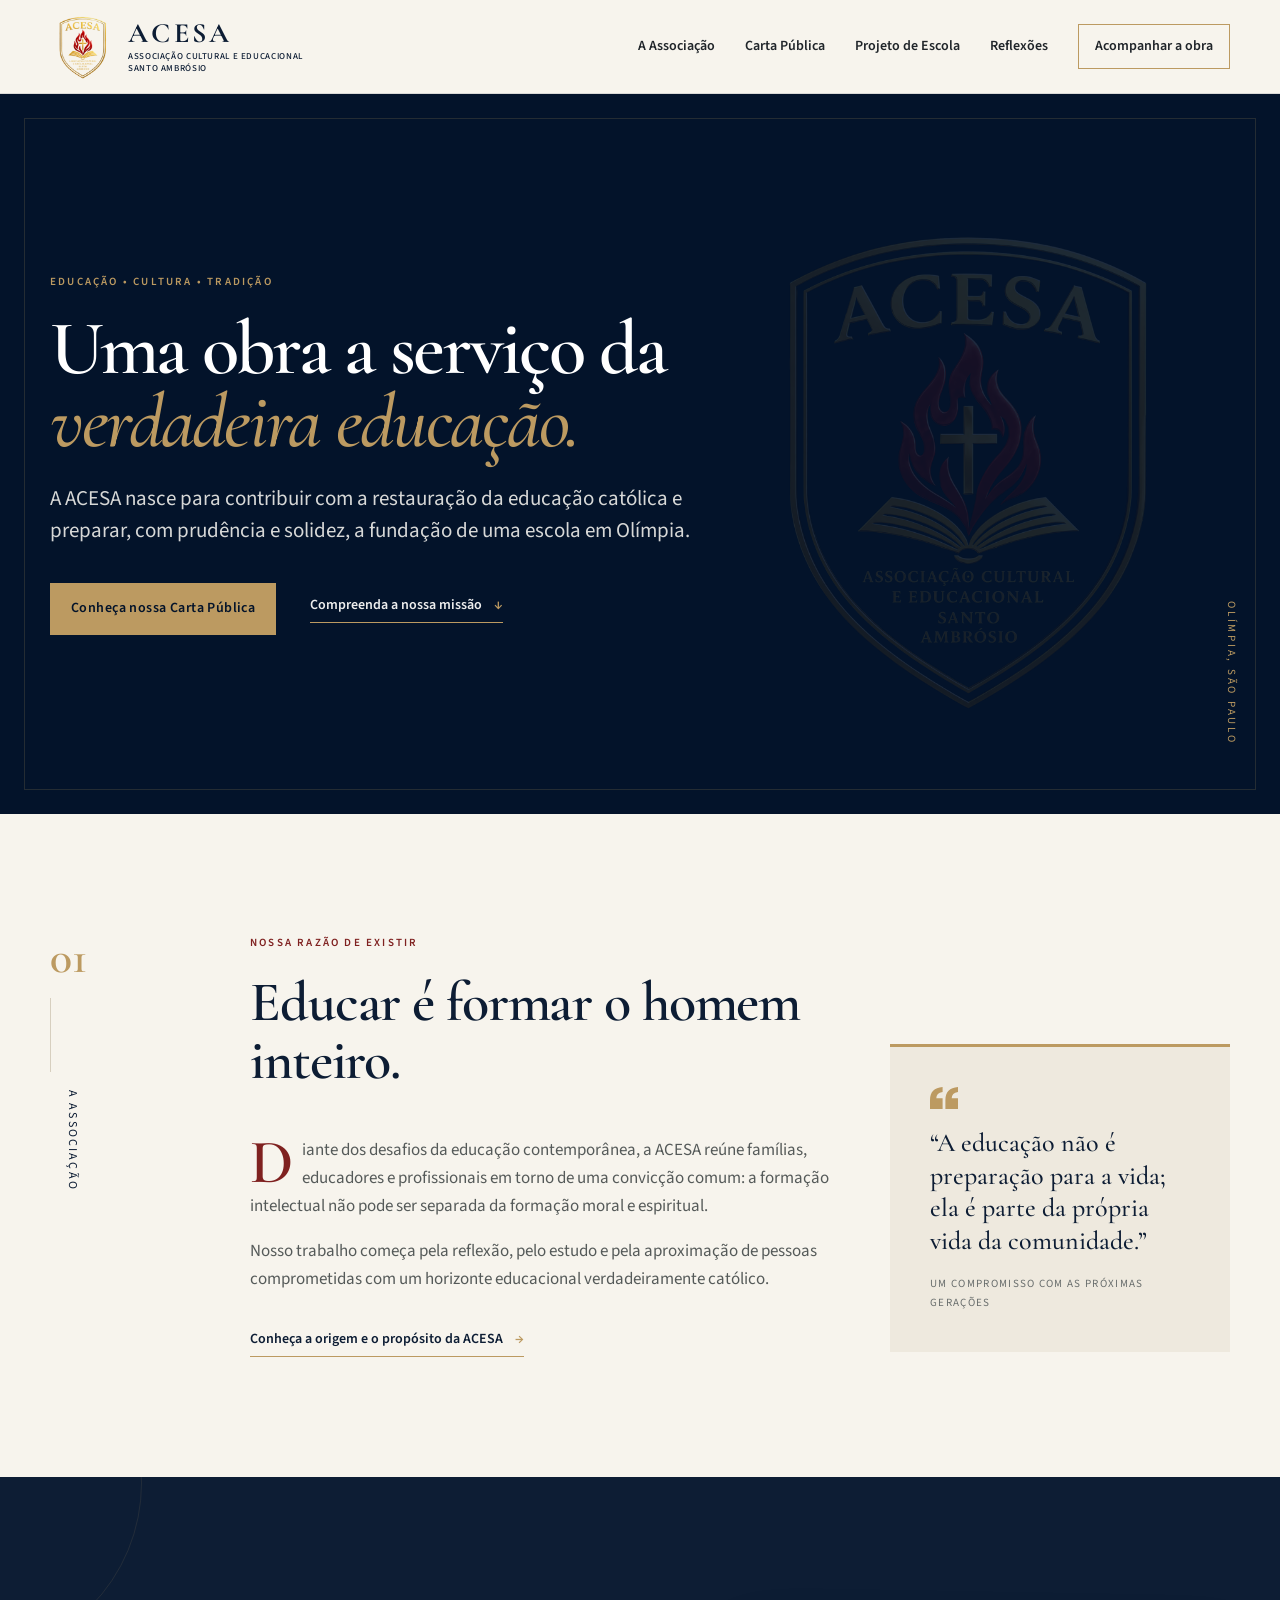
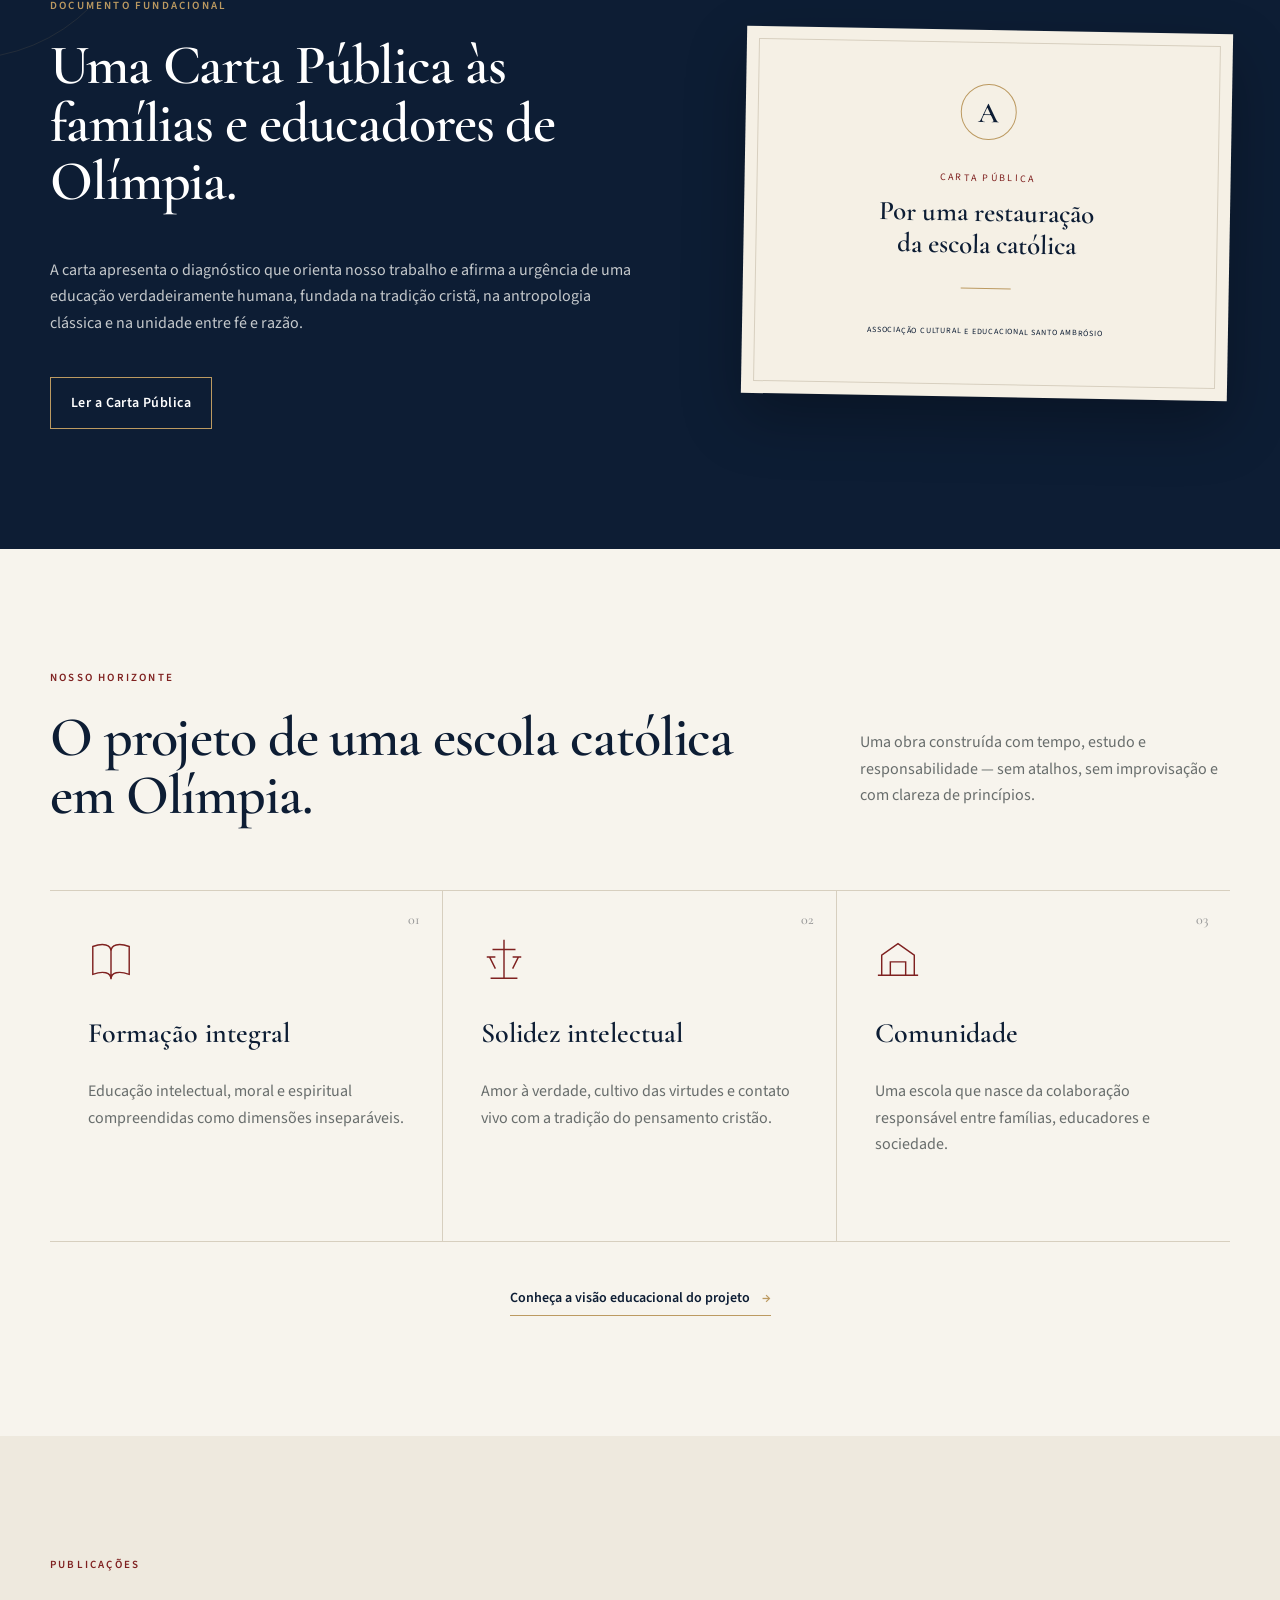
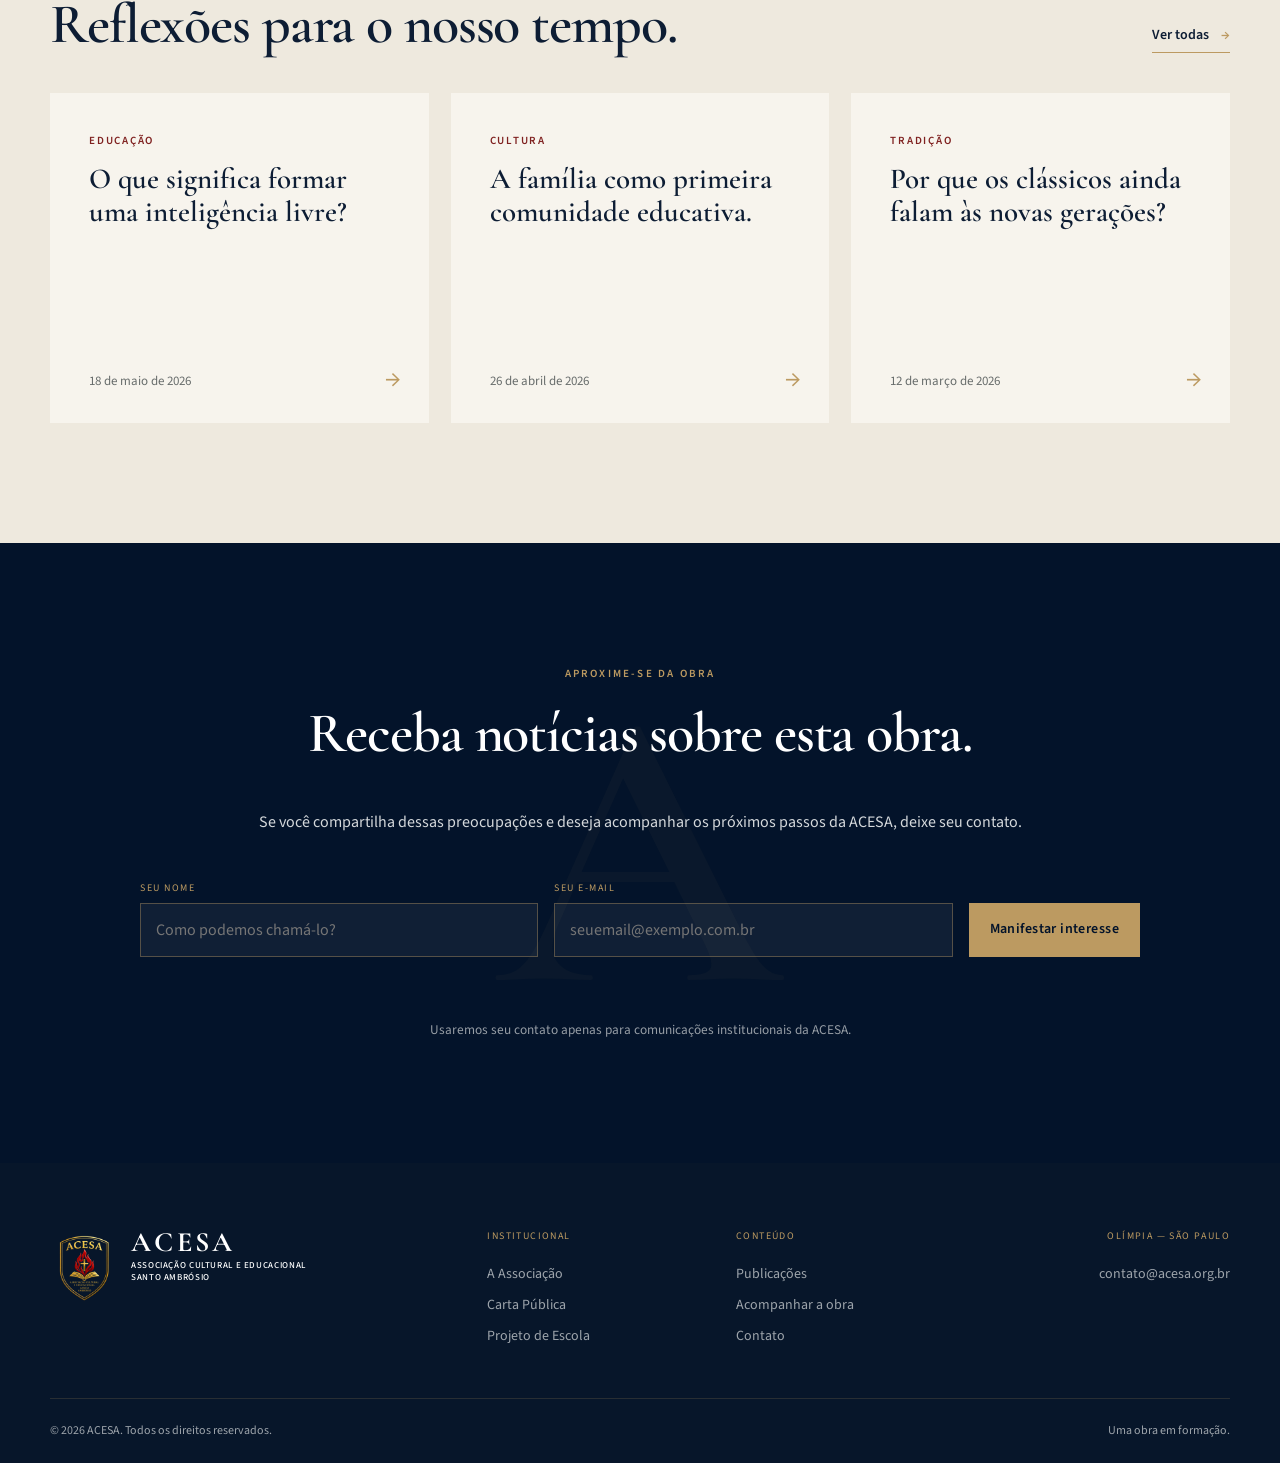
==== index.html @ da136a9c "Publica-site-institucional-ACESA" ====
<!doctype html>
<html lang="pt-BR">
<head>
  <meta charset="UTF-8">
  <meta name="viewport" content="width=device-width, initial-scale=1">
  <meta name="description" content="ACESA — Associação Cultural e Educacional Santo Ambrósio. Uma obra dedicada à restauração da educação católica em Olímpia.">
  <title>ACESA — Educação, cultura e tradição</title>
  <link rel="preconnect" href="https://fonts.googleapis.com">
  <link rel="preconnect" href="https://fonts.gstatic.com" crossorigin>
  <link href="https://fonts.googleapis.com/css2?family=Cormorant+Garamond:wght@500;600;700&family=Source+Sans+3:wght@400;500;600&display=swap" rel="stylesheet">
  <link rel="stylesheet" href="styles.css">
</head>
<body>
  <a class="skip-link" href="#conteudo">Ir para o conteúdo</a>

  <header class="site-header" id="inicio">
    <div class="container nav-wrap">
      <a class="brand" href="#inicio" aria-label="ACESA, página inicial">
        <img class="brand-mark" src="logo.png" alt="">
        <span><strong>ACESA</strong><small>Associação Cultural e Educacional<br>Santo Ambrósio</small></span>
      </a>

      <button class="menu-toggle" type="button" aria-expanded="false" aria-controls="menu">
        <span></span><span></span><span></span>
        <span class="sr-only">Abrir menu</span>
      </button>

      <nav id="menu" class="main-nav" aria-label="Navegação principal">
        <a href="#associacao">A Associação</a>
        <a href="carta.html">Carta Pública</a>
        <a href="#projeto">Projeto de Escola</a>
        <a href="#reflexoes">Reflexões</a>
        <a class="nav-cta" href="#acompanhar">Acompanhar a obra</a>
      </nav>
    </div>
  </header>

  <main id="conteudo">
    <section class="hero">
      <div class="hero-ornament" aria-hidden="true">
        <img src="logo.png" alt="LOGO-ACESA" width="580" height="580">
      </div>
      <div class="container hero-content">
        <p class="eyebrow">Educação • Cultura • Tradição</p>
        <h1>Uma obra a serviço da <em>verdadeira educação.</em></h1>
        <p class="hero-lead">A ACESA nasce para contribuir com a restauração da educação católica e preparar, com prudência e solidez, a fundação de uma escola em Olímpia.</p>
        <div class="hero-actions">
          <a class="button button-gold" href="carta.html">Conheça nossa Carta Pública</a>
          <a class="text-link light" href="#associacao">Compreenda a nossa missão <span>↓</span></a>
        </div>
      </div>
      <p class="hero-side-note">Olímpia, São Paulo</p>
    </section>

    <section class="intro section" id="associacao">
      <div class="container intro-grid">
        <div class="section-index">
          <span>01</span>
          <div></div>
          <p>A Associação</p>
        </div>
        <div class="intro-copy">
          <p class="eyebrow dark">Nossa razão de existir</p>
          <h2>Educar é formar o homem inteiro.</h2>
          <p class="drop-cap">Diante dos desafios da educação contemporânea, a ACESA reúne famílias, educadores e profissionais em torno de uma convicção comum: a formação intelectual não pode ser separada da formação moral e espiritual.</p>
          <p>Nosso trabalho começa pela reflexão, pelo estudo e pela aproximação de pessoas comprometidas com um horizonte educacional verdadeiramente católico.</p>
          <a class="text-link" href="#">Conheça a origem e o propósito da ACESA <span>→</span></a>
        </div>
        <aside class="quote-card">
          <svg viewBox="0 0 40 32" aria-hidden="true"><path d="M0 32V19C0 7 6 1 18 0v7c-6 1-9 4-9 9h9v16H0Zm22 0V19C22 7 28 1 40 0v7c-6 1-9 4-9 9h9v16H22Z"/></svg>
          <blockquote>“A educação não é preparação para a vida; ela é parte da própria vida da comunidade.”</blockquote>
          <p>Um compromisso com as próximas gerações</p>
        </aside>
      </div>
    </section>

    <section class="letter section" id="carta">
      <div class="container letter-grid">
        <div>
          <p class="eyebrow">Documento fundacional</p>
          <h2>Uma Carta Pública às famílias e educadores de Olímpia.</h2>
          <p>A carta apresenta o diagnóstico que orienta nosso trabalho e afirma a urgência de uma educação verdadeiramente humana, fundada na tradição cristã, na antropologia clássica e na unidade entre fé e razão.</p>
          <a class="button button-outline" href="carta.html">Ler a Carta Pública</a>
        </div>
        <div class="document-preview" aria-label="Prévia da Carta Pública">
          <div class="document-seal">A</div>
          <p>CARTA PÚBLICA</p>
          <h3>Por uma restauração<br>da escola católica</h3>
          <span></span>
          <small>Associação Cultural e Educacional Santo Ambrósio</small>
        </div>
      </div>
    </section>

    <section class="school section" id="projeto">
      <div class="container">
        <div class="section-heading">
          <div>
            <p class="eyebrow dark">Nosso horizonte</p>
            <h2>O projeto de uma escola católica em Olímpia.</h2>
          </div>
          <p>Uma obra construída com tempo, estudo e responsabilidade — sem atalhos, sem improvisação e com clareza de princípios.</p>
        </div>
        <div class="principles">
          <article>
            <span>01</span>
            <svg viewBox="0 0 48 48" aria-hidden="true"><path d="M5 11c11-4 19-2 19 5 0-7 8-9 19-5v29c-11-4-19-2-19 5 0-7-8-9-19-5V11Zm19 5v29"/></svg>
            <h3>Formação integral</h3>
            <p>Educação intelectual, moral e espiritual compreendidas como dimensões inseparáveis.</p>
          </article>
          <article>
            <span>02</span>
            <svg viewBox="0 0 48 48" aria-hidden="true"><path d="M24 4v40M12 14h24M10 44h28M15 34l-6-12M33 34l6-12M6 22h9M33 22h9"/></svg>
            <h3>Solidez intelectual</h3>
            <p>Amor à verdade, cultivo das virtudes e contato vivo com a tradição do pensamento cristão.</p>
          </article>
          <article>
            <span>03</span>
            <svg viewBox="0 0 48 48" aria-hidden="true"><path d="M7 41V20l17-12 17 12v21M16 41V27h16v14M3 41h42"/></svg>
            <h3>Comunidade</h3>
            <p>Uma escola que nasce da colaboração responsável entre famílias, educadores e sociedade.</p>
          </article>
        </div>
        <a class="text-link centered" href="#">Conheça a visão educacional do projeto <span>→</span></a>
      </div>
    </section>

    <section class="reflections section" id="reflexoes">
      <div class="container">
        <div class="section-heading compact">
          <div><p class="eyebrow dark">Publicações</p><h2>Reflexões para o nosso tempo.</h2></div>
          <a class="text-link" href="#">Ver todas <span>→</span></a>
        </div>
        <div class="articles">
          <article>
            <p>Educação</p>
            <h3>O que significa formar uma inteligência livre?</h3>
            <time datetime="2026-05-18">18 de maio de 2026</time>
            <a href="#" aria-label="Ler artigo: O que significa formar uma inteligência livre?">→</a>
          </article>
          <article>
            <p>Cultura</p>
            <h3>A família como primeira comunidade educativa.</h3>
            <time datetime="2026-04-26">26 de abril de 2026</time>
            <a href="#" aria-label="Ler artigo: A família como primeira comunidade educativa">→</a>
          </article>
          <article>
            <p>Tradição</p>
            <h3>Por que os clássicos ainda falam às novas gerações?</h3>
            <time datetime="2026-03-12">12 de março de 2026</time>
            <a href="#" aria-label="Ler artigo: Por que os clássicos ainda falam às novas gerações?">→</a>
          </article>
        </div>
      </div>
    </section>

    <section class="follow section" id="acompanhar">
      <div class="follow-decoration" aria-hidden="true">A</div>
      <div class="container follow-content">
        <p class="eyebrow">Aproxime-se da obra</p>
        <h2>Receba notícias sobre esta obra.</h2>
        <p>Se você compartilha dessas preocupações e deseja acompanhar os próximos passos da ACESA, deixe seu contato.</p>
        <form class="interest-form">
          <label><span>Seu nome</span><input type="text" name="nome" placeholder="Como podemos chamá-lo?" required></label>
          <label><span>Seu e-mail</span><input type="email" name="email" placeholder="seuemail@exemplo.com.br" required></label>
          <button class="button button-gold" type="submit">Manifestar interesse</button>
        </form>
        <p class="form-note" role="status"></p>
        <small>Usaremos seu contato apenas para comunicações institucionais da ACESA.</small>
      </div>
    </section>
  </main>

  <footer class="site-footer">
    <div class="container footer-top">
      <a class="brand footer-brand" href="#inicio">
        <img class="brand-mark" src="logo.png" alt="">
        <span><strong>ACESA</strong><small>Associação Cultural e Educacional<br>Santo Ambrósio</small></span>
      </a>
      <div><p>Institucional</p><a href="#associacao">A Associação</a><a href="carta.html">Carta Pública</a><a href="#projeto">Projeto de Escola</a></div>
      <div><p>Conteúdo</p><a href="#reflexoes">Publicações</a><a href="#acompanhar">Acompanhar a obra</a><a href="#">Contato</a></div>
      <div class="footer-address"><p>Olímpia — São Paulo</p><a href="mailto:contato@acesa.org.br">contato@acesa.org.br</a></div>
    </div>
    <div class="container footer-bottom"><p>© 2026 ACESA. Todos os direitos reservados.</p><p>Uma obra em formação.</p></div>
  </footer>

  <script src="script.js"></script>
</body>
</html>
---- styles.css ----
:root {
  --navy: #0d1d34;
  --navy-deep: #03132a;
  --gold: #bc9a61;
  --wine: #7f2120;
  --paper: #f7f4ed;
  --paper-dark: #eee9de;
  --ink: #20252a;
  --muted: #686d6c;
  --line: #d7cfbf;
  --serif: "Cormorant Garamond", Georgia, serif;
  --sans: "Source Sans 3", Arial, sans-serif;
}

* { box-sizing: border-box; }
html { scroll-behavior: smooth; }
body { margin: 0; overflow-x: hidden; background: var(--paper); color: var(--ink); font: 400 16px/1.65 var(--sans); }
img, svg { display: block; max-width: 100%; }
a { color: inherit; text-decoration: none; }
button, input { max-width: 100%; font: inherit; }
.container { width: min(100% - 32px, 1180px); margin-inline: auto; }
.skip-link { position: fixed; top: -80px; left: 16px; z-index: 99; padding: 10px 16px; background: white; }
.skip-link:focus { top: 16px; }
.sr-only { position: absolute; width: 1px; height: 1px; overflow: hidden; clip: rect(0,0,0,0); }

.site-header { position: relative; z-index: 20; height: 80px; border-bottom: 1px solid rgba(13,29,52,.12); background: rgba(247,244,237,.98); }
.nav-wrap { height: 100%; display: flex; align-items: center; justify-content: space-between; gap: 16px; }
.brand { min-width: 0; display: flex; align-items: center; gap: 9px; color: var(--navy); }
.brand-mark { width: 50px; height: 58px; flex: 0 0 auto; object-fit: contain; }
.brand strong { display: block; font: 700 23px/1 var(--serif); letter-spacing: .12em; }
.brand small { display: block; margin-top: 4px; font: 500 7px/1.25 var(--sans); letter-spacing: .05em; text-transform: uppercase; }
.menu-toggle { display: block; flex: 0 0 auto; padding: 10px 0 10px 10px; border: 0; background: transparent; }
.menu-toggle span:not(.sr-only) { display: block; width: 25px; height: 1px; margin: 6px 0; background: var(--navy); transition: transform .2s, opacity .2s; }
.menu-toggle[aria-expanded="true"] span:nth-child(1) { transform: translateY(7px) rotate(45deg); }
.menu-toggle[aria-expanded="true"] span:nth-child(2) { opacity: 0; }
.menu-toggle[aria-expanded="true"] span:nth-child(3) { transform: translateY(-7px) rotate(-45deg); }
.main-nav { position: absolute; top: 80px; left: 0; right: 0; display: none; padding: 22px 16px 28px; flex-direction: column; gap: 0; background: var(--paper); border-bottom: 1px solid var(--line); box-shadow: 0 20px 40px rgba(13,29,52,.08); font-size: 15px; font-weight: 600; }
.main-nav.open { display: flex; }
.main-nav > a { padding: 13px 4px; border-bottom: 1px solid var(--line); }
.main-nav .nav-cta { margin-top: 15px; padding: 12px 15px; border: 1px solid var(--gold); text-align: center; }
.back-link { white-space: nowrap; color: var(--navy); font-size: 13px; font-weight: 600; }
.back-link span { margin-right: 5px; color: var(--gold); }

.hero { min-height: 720px; position: relative; overflow: hidden; display: grid; align-items: center; padding: 70px 0; background: var(--navy-deep); color: white; }
.hero::before { content: ""; position: absolute; inset: 0; opacity: .18; background-image: radial-gradient(#bc9a61 .6px, transparent .6px); background-size: 8px 8px; }
.hero::after { content: ""; position: absolute; inset: 12px; border: 1px solid rgba(188,154,97,.18); pointer-events: none; }
.hero-content { position: relative; z-index: 2; }
.eyebrow { margin: 0 0 22px; color: var(--gold); font-size: 11px; font-weight: 600; letter-spacing: .2em; text-transform: uppercase; }
.eyebrow.dark { color: var(--wine); }
h1, h2, h3, p { margin-top: 0; }
h1 { margin-bottom: 24px; font: 600 clamp(51px, 15vw, 66px)/.94 var(--serif); letter-spacing: -.03em; }
h1 em { color: var(--gold); font-weight: 500; }
h2 { color: var(--navy); font: 600 clamp(40px, 12vw, 50px)/1.03 var(--serif); letter-spacing: -.02em; }
.hero-lead { color: #d7d8d7; font-size: 18px; line-height: 1.55; }
.hero-actions { display: flex; align-items: flex-start; flex-direction: column; gap: 25px; margin-top: 36px; }
.button { min-height: 52px; width: 100%; display: inline-flex; justify-content: center; align-items: center; padding: 12px 20px; border: 1px solid transparent; cursor: pointer; font-size: 14px; font-weight: 600; letter-spacing: .03em; transition: background .2s, color .2s, transform .2s; }
.button:active { transform: translateY(1px); }
.button-gold { background: var(--gold); color: var(--navy-deep); }
.button-outline { color: white; border-color: var(--gold); }
.text-link { max-width: 100%; display: inline-flex; gap: 12px; align-items: center; padding-bottom: 5px; border-bottom: 1px solid var(--gold); color: var(--navy); font-size: 14px; font-weight: 600; }
.text-link.light { color: #eee; }
.text-link span { color: var(--gold); }
.hero-ornament { position: absolute; width: 430px; right: -230px; top: 50%; transform: translateY(-48%); opacity: .11; }
.hero-ornament img { width: 100%; height: auto; }
.hero-side-note { display: none; }

.section { padding: 82px 0; }
.intro-grid { display: block; }
.section-index { display: none; }
.intro-copy > p:not(.eyebrow) { color: #555a59; font-size: 17px; }
.drop-cap::first-letter { float: left; padding: 7px 9px 0 0; color: var(--wine); font: 600 62px/.65 var(--serif); }
.intro-copy .text-link { margin-top: 18px; }
.quote-card { margin-top: 48px; padding: 32px 28px; background: var(--paper-dark); border-top: 3px solid var(--gold); }
.quote-card svg { width: 28px; fill: var(--gold); }
.quote-card blockquote { margin: 18px 0; color: var(--navy); font: 500 26px/1.25 var(--serif); }
.quote-card p { margin: 0; color: var(--muted); font-size: 11px; letter-spacing: .12em; text-transform: uppercase; }

.letter { position: relative; overflow: hidden; background: var(--navy); color: #d9dcdf; }
.letter::before { content: ""; position: absolute; width: 350px; height: 350px; left: -210px; top: -170px; border: 1px solid rgba(188,154,97,.12); border-radius: 50%; }
.letter-grid { display: grid; gap: 60px; }
.letter h2 { color: white; }
.letter p:not(.eyebrow) { color: #c5c9cc; }
.letter .button { margin-top: 20px; }
.document-preview { min-height: 350px; padding: 44px 24px; position: relative; background: #f5f0e5; box-shadow: 0 24px 60px rgba(0,0,0,.28); color: var(--navy); text-align: center; transform: rotate(1deg); }
.document-preview::after { content: ""; position: absolute; inset: 12px; border: 1px solid var(--line); pointer-events: none; }
.document-seal { width: 56px; height: 56px; display: grid; place-items: center; margin: 0 auto 30px; border: 1px solid var(--gold); border-radius: 50%; font: 600 29px var(--serif); }
.document-preview p { color: var(--wine) !important; font-size: 10px !important; letter-spacing: .23em; }
.document-preview h3 { font: 600 27px/1.2 var(--serif); }
.document-preview span { width: 50px; height: 1px; display: block; margin: 27px auto; background: var(--gold); }
.document-preview small { font-size: 8px; letter-spacing: .1em; text-transform: uppercase; }

.section-heading { display: flex; align-items: flex-start; flex-direction: column; gap: 15px; margin-bottom: 44px; }
.section-heading > p { color: var(--muted); }
.section-heading h2 { margin-bottom: 0; }
.principles { display: grid; border-top: 1px solid var(--line); border-bottom: 1px solid var(--line); }
.principles article { min-height: 0; position: relative; padding: 40px 24px; border-bottom: 1px solid var(--line); }
.principles article:last-child { border-bottom: 0; }
.principles article > span { position: absolute; top: 20px; right: 22px; color: #999; font: 500 14px var(--serif); }
.principles svg { width: 46px; height: 46px; margin-bottom: 35px; fill: none; stroke: var(--wine); stroke-width: 1.5; }
.principles h3 { color: var(--navy); font: 600 28px/1.2 var(--serif); }
.principles p { color: var(--muted); }
.centered { width: fit-content; display: flex; margin: 45px auto 0; }

.reflections { background: var(--paper-dark); }
.section-heading.compact { margin-bottom: 40px; }
.articles { display: grid; gap: 16px; }
.articles article { min-height: 285px; padding: 32px 26px; position: relative; background: var(--paper); border: 1px solid transparent; }
.articles article > p { color: var(--wine); font-size: 11px; font-weight: 600; letter-spacing: .16em; text-transform: uppercase; }
.articles h3 { color: var(--navy); font: 600 29px/1.16 var(--serif); }
.articles time { position: absolute; left: 26px; bottom: 30px; color: var(--muted); font-size: 13px; }
.articles article > a { position: absolute; right: 28px; bottom: 23px; color: var(--gold); font-size: 25px; }

.follow { min-height: 620px; display: grid; align-items: center; position: relative; overflow: hidden; background: var(--navy-deep); color: #d4d8db; text-align: center; }
.follow-content { position: relative; z-index: 1; }
.follow h2 { color: white; }
.interest-form { display: grid; gap: 16px; margin: 38px auto 18px; text-align: left; }
.interest-form label span { display: block; margin-bottom: 6px; color: var(--gold); font-size: 10px; letter-spacing: .15em; text-transform: uppercase; }
.interest-form input { width: 100%; height: 54px; padding: 0 15px; color: white; border: 1px solid rgba(188,154,97,.4); outline: 0; background: rgba(255,255,255,.05); }
.interest-form input:focus { border-color: var(--gold); }
.follow small { color: #969da5; }
.follow-decoration { position: absolute; left: 50%; top: 50%; transform: translate(-50%,-50%); color: rgba(188,154,97,.035); font: 600 400px/1 var(--serif); }
.form-note { min-height: 25px; color: var(--gold); }

.site-footer { padding: 65px 0 22px; background: #07162a; color: #9da4ab; font-size: 14px; }
.footer-top { display: grid; grid-template-columns: 1fr 1fr; gap: 42px 24px; padding-bottom: 50px; }
.footer-brand { grid-column: 1 / -1; align-items: flex-start; color: white; }
.footer-brand .brand-mark { width: 68px; height: 78px; }
.footer-top > div { display: flex; flex-direction: column; gap: 8px; }
.footer-top > div > p { margin-bottom: 10px; color: var(--gold); font-size: 10px; letter-spacing: .14em; text-transform: uppercase; }
.footer-address { grid-column: 1 / -1; }
.footer-bottom { display: flex; flex-direction: column; gap: 9px; padding-top: 22px; border-top: 1px solid rgba(188,154,97,.18); font-size: 12px; }
.footer-bottom p { margin: 0; }

.letter-hero { padding: 85px 0 70px; background: var(--navy-deep); color: white; text-align: center; }
.letter-hero h1 { margin-bottom: 8px; }
.letter-hero > .container > p:not(.eyebrow) { margin-bottom: 30px; color: var(--gold); font: 500 24px/1.2 var(--serif); }
.public-letter { width: min(100% - 24px, 900px); margin: 36px auto 70px; padding: 34px 18px 50px; background: #fbf9f4; box-shadow: 0 15px 50px rgba(13,29,52,.08); }
.letter-heading { padding-bottom: 35px; border-bottom: 1px solid var(--line); text-align: center; }
.letter-heading img { width: 100px; margin: 0 auto 20px; }
.letter-heading p { color: var(--wine); font-size: 10px; font-weight: 600; letter-spacing: .13em; text-transform: uppercase; }
.letter-heading h2 { margin-bottom: 0; font-size: 39px; }
.letter-body { padding-top: 34px; color: #3f4446; font-family: Georgia, "Times New Roman", serif; font-size: 17px; line-height: 1.8; }
.letter-body p { margin-bottom: 1.4em; }
.letter-body .lead { color: var(--navy); font: 600 27px/1.35 var(--serif); }
.letter-body blockquote { margin: 42px 0; padding: 28px 20px; border-top: 1px solid var(--gold); border-bottom: 1px solid var(--gold); color: var(--navy); font: 600 27px/1.3 var(--serif); text-align: center; }
.closing-thought { margin: 42px 0 !important; color: var(--wine); font: 600 29px/1.3 var(--serif); text-align: center; }
.letter-call { margin-top: 50px; padding-top: 35px; border-top: 1px solid var(--line); text-align: center; }
.letter-call > p { color: var(--navy); font: 600 30px/1.2 var(--serif); }
.letter-call .text-link { margin-top: 26px; font-family: var(--sans); }
.compact-footer { padding-top: 22px; }

@media (min-width: 640px) {
  .container { width: min(100% - 48px, 1180px); }
  .button { width: auto; }
  .hero-actions { align-items: center; flex-direction: row; gap: 34px; }
  .hero-content > * { max-width: 720px; }
  h1 { font-size: 76px; }
  h2 { font-size: 56px; }
  .document-preview { width: min(520px, 100%); margin-inline: auto; padding: 54px 45px; }
  .principles article { padding: 45px 38px; }
  .articles article { padding: 38px; }
  .articles time { left: 38px; }
  .interest-form { grid-template-columns: 1fr 1fr; }
  .interest-form .button { grid-column: 1 / -1; }
  .public-letter { width: min(100% - 48px, 900px); margin-top: 60px; padding: 60px 55px 75px; }
  .letter-heading img { width: 125px; }
  .letter-heading h2 { font-size: 50px; }
  .letter-body { font-size: 18px; line-height: 1.85; }
  .letter-body blockquote { padding: 35px 45px; font-size: 33px; }
  .letter-call .button { margin-right: 22px; }
}

@media (min-width: 960px) {
  .site-header { height: 94px; }
  .brand { gap: 13px; }
  .brand-mark { width: 65px; height: 74px; }
  .brand strong { font-size: 28px; }
  .brand small { font-size: 9px; letter-spacing: .07em; }
  .menu-toggle { display: none; }
  .main-nav { position: static; display: flex; padding: 0; flex-direction: row; align-items: center; gap: 30px; background: none; border: 0; box-shadow: none; font-size: 14px; }
  .main-nav > a { padding: 0; border: 0; }
  .main-nav .nav-cta { margin: 0; padding: 10px 16px; }
  .main-nav > a:hover { color: var(--wine); }
  .hero { min-height: 720px; padding: 90px 0; }
  .hero::after { inset: 24px; }
  h1 { font-size: clamp(76px, 6vw, 91px); }
  .hero-lead { max-width: 650px; font-size: 21px; }
  .hero-ornament { width: 500px; right: 5vw; }
  .hero-side-note { display: block; position: absolute; right: 40px; bottom: 70px; margin: 0; color: var(--gold); font-size: 11px; letter-spacing: .25em; text-transform: uppercase; writing-mode: vertical-rl; }
  .section { padding: 120px 0; }
  .intro-grid { display: grid; grid-template-columns: 120px 1.4fr .85fr; gap: 55px; align-items: start; }
  .section-index { display: block; color: var(--navy); }
  .section-index span { color: var(--gold); font: 600 46px/1 var(--serif); }
  .section-index div { width: 1px; height: 74px; margin: 18px 0; background: var(--line); }
  .section-index p { font-size: 12px; letter-spacing: .18em; text-transform: uppercase; writing-mode: vertical-rl; }
  .quote-card { margin-top: 110px; padding: 40px; }
  .letter-grid { grid-template-columns: 1.1fr .9fr; gap: 100px; align-items: center; }
  .letter .button { margin-top: 25px; }
  .section-heading { justify-content: space-between; align-items: flex-end; flex-direction: row; gap: 60px; margin-bottom: 65px; }
  .section-heading > div { max-width: 740px; }
  .section-heading > p { max-width: 370px; }
  .principles { grid-template-columns: repeat(3, 1fr); }
  .principles article { min-height: 350px; border-right: 1px solid var(--line); border-bottom: 0; }
  .principles article:last-child { border-right: 0; }
  .articles { grid-template-columns: repeat(3, 1fr); gap: 22px; }
  .articles article { min-height: 330px; transition: border-color .2s, transform .2s; }
  .articles article:hover { border-color: var(--gold); transform: translateY(-5px); }
  .interest-form { grid-template-columns: 1fr 1fr auto; max-width: 1000px; margin-top: 45px; }
  .interest-form .button { grid-column: auto; align-self: end; height: 54px; }
  .footer-top { grid-template-columns: 2fr 1fr 1fr 1.3fr; gap: 60px; }
  .footer-brand { grid-column: auto; }
  .footer-address { grid-column: auto; text-align: right; }
  .footer-bottom { justify-content: space-between; flex-direction: row; }
  .letter-hero { padding: 105px 0 90px; }
  .letter-hero h1 { font-size: 82px; }
  .public-letter { padding: 78px 90px 90px; }
}

@media (min-width: 1280px) {
  .intro-grid { grid-template-columns: 140px 1.45fr .85fr; gap: 60px; }
}

@media (prefers-reduced-motion: reduce) {
  html { scroll-behavior: auto; }
  *, *::before, *::after { transition: none !important; }
}
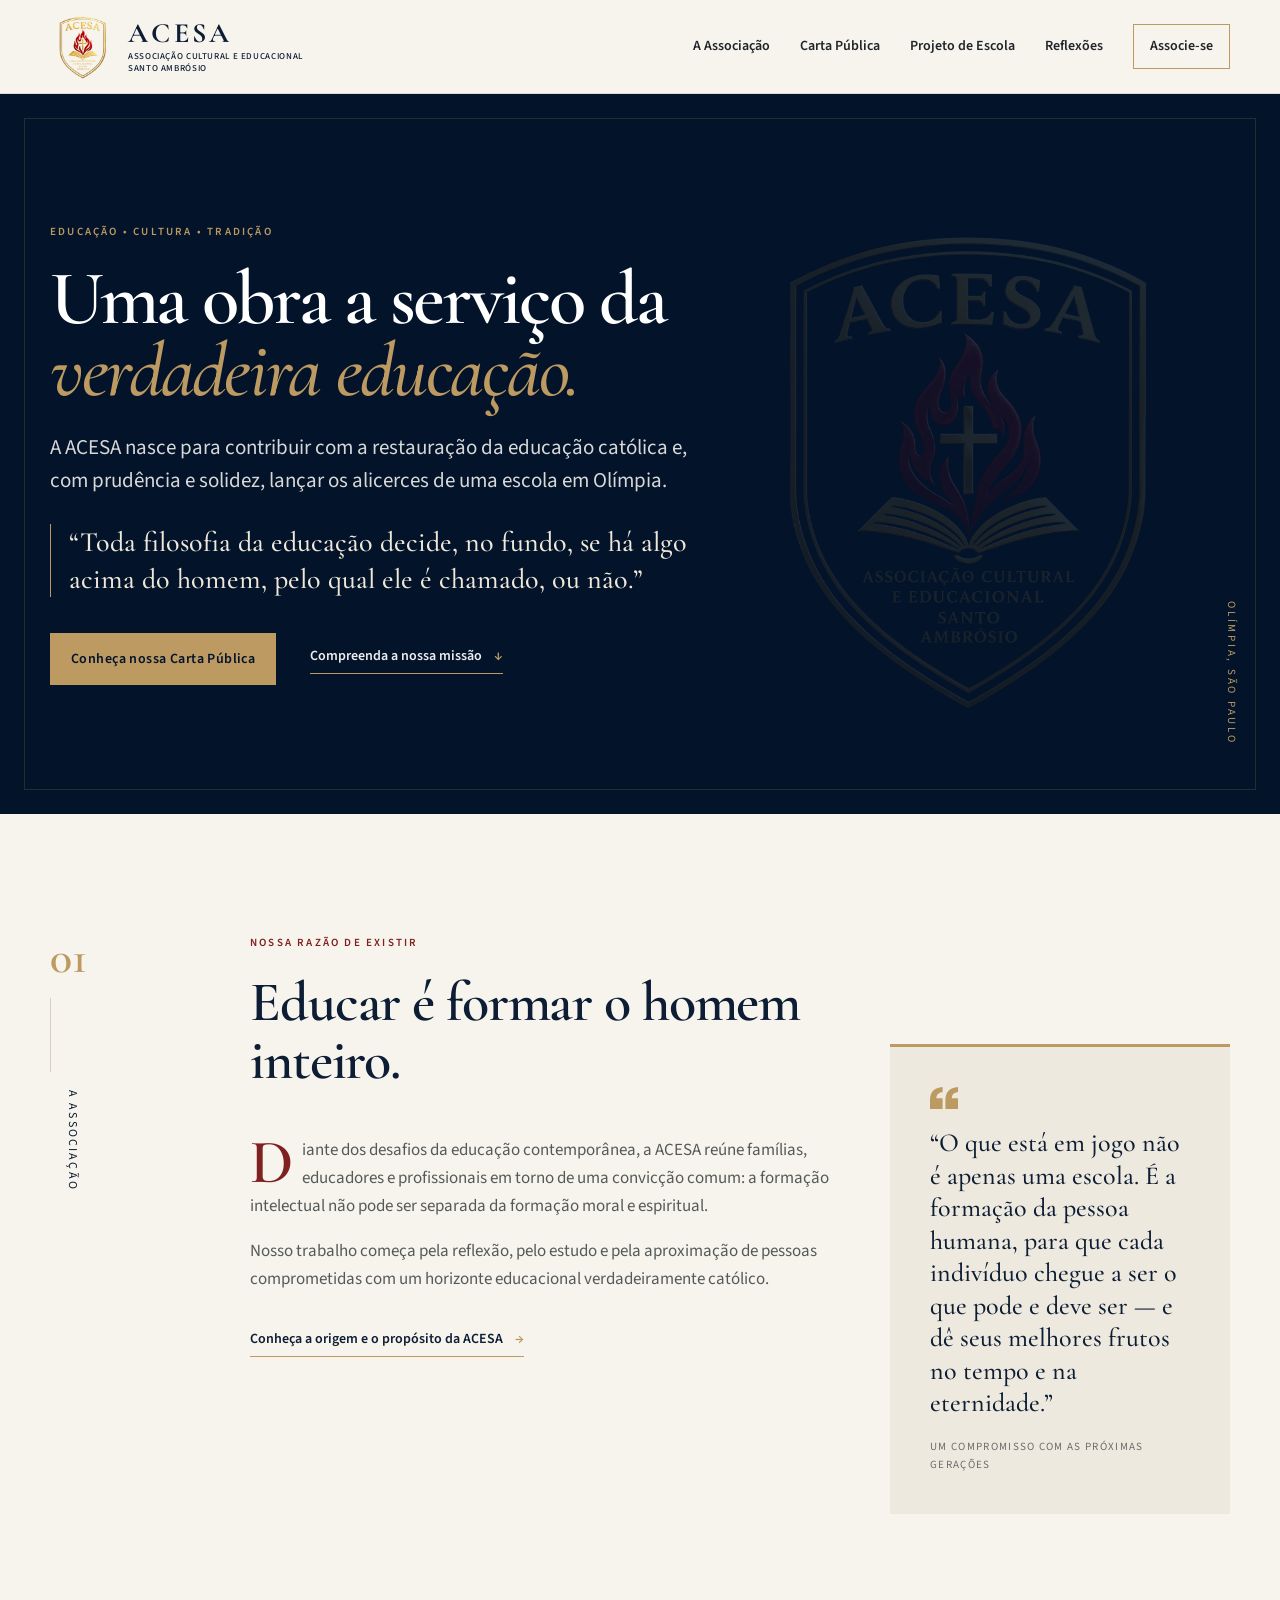
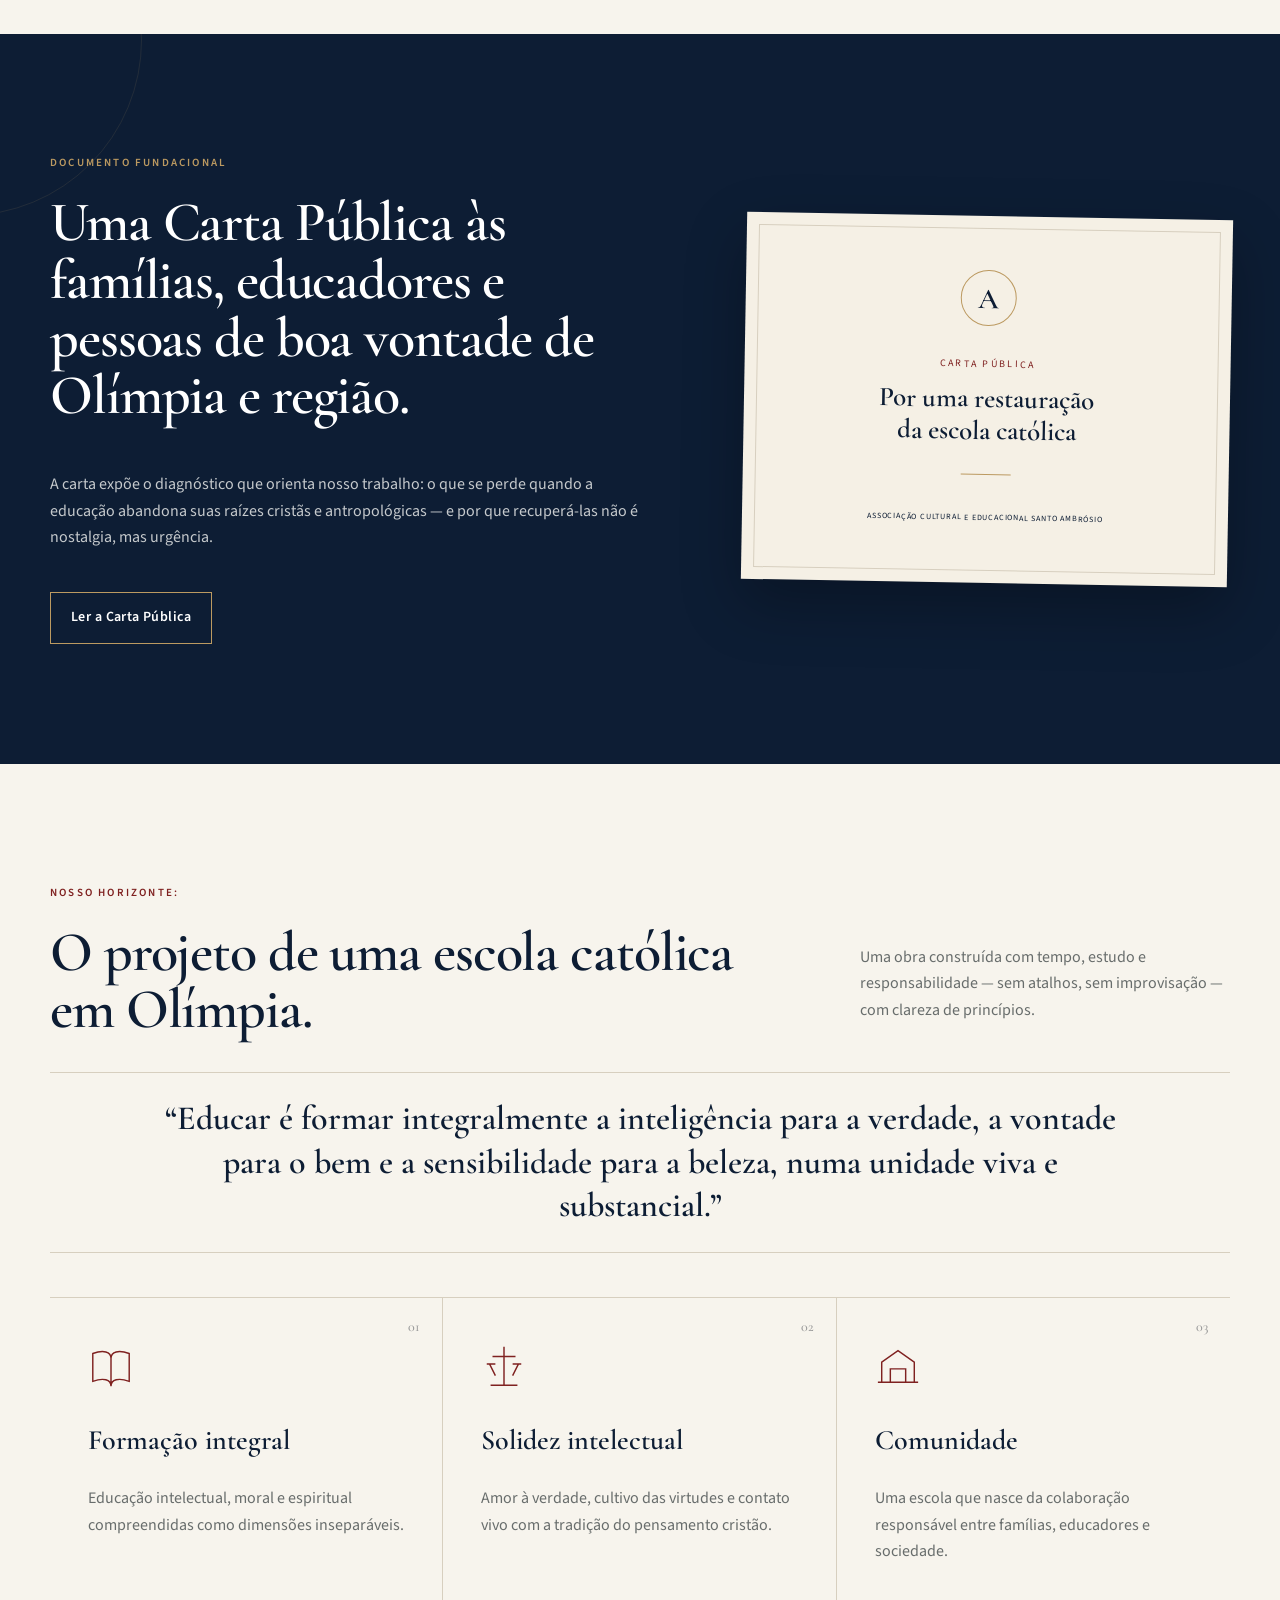
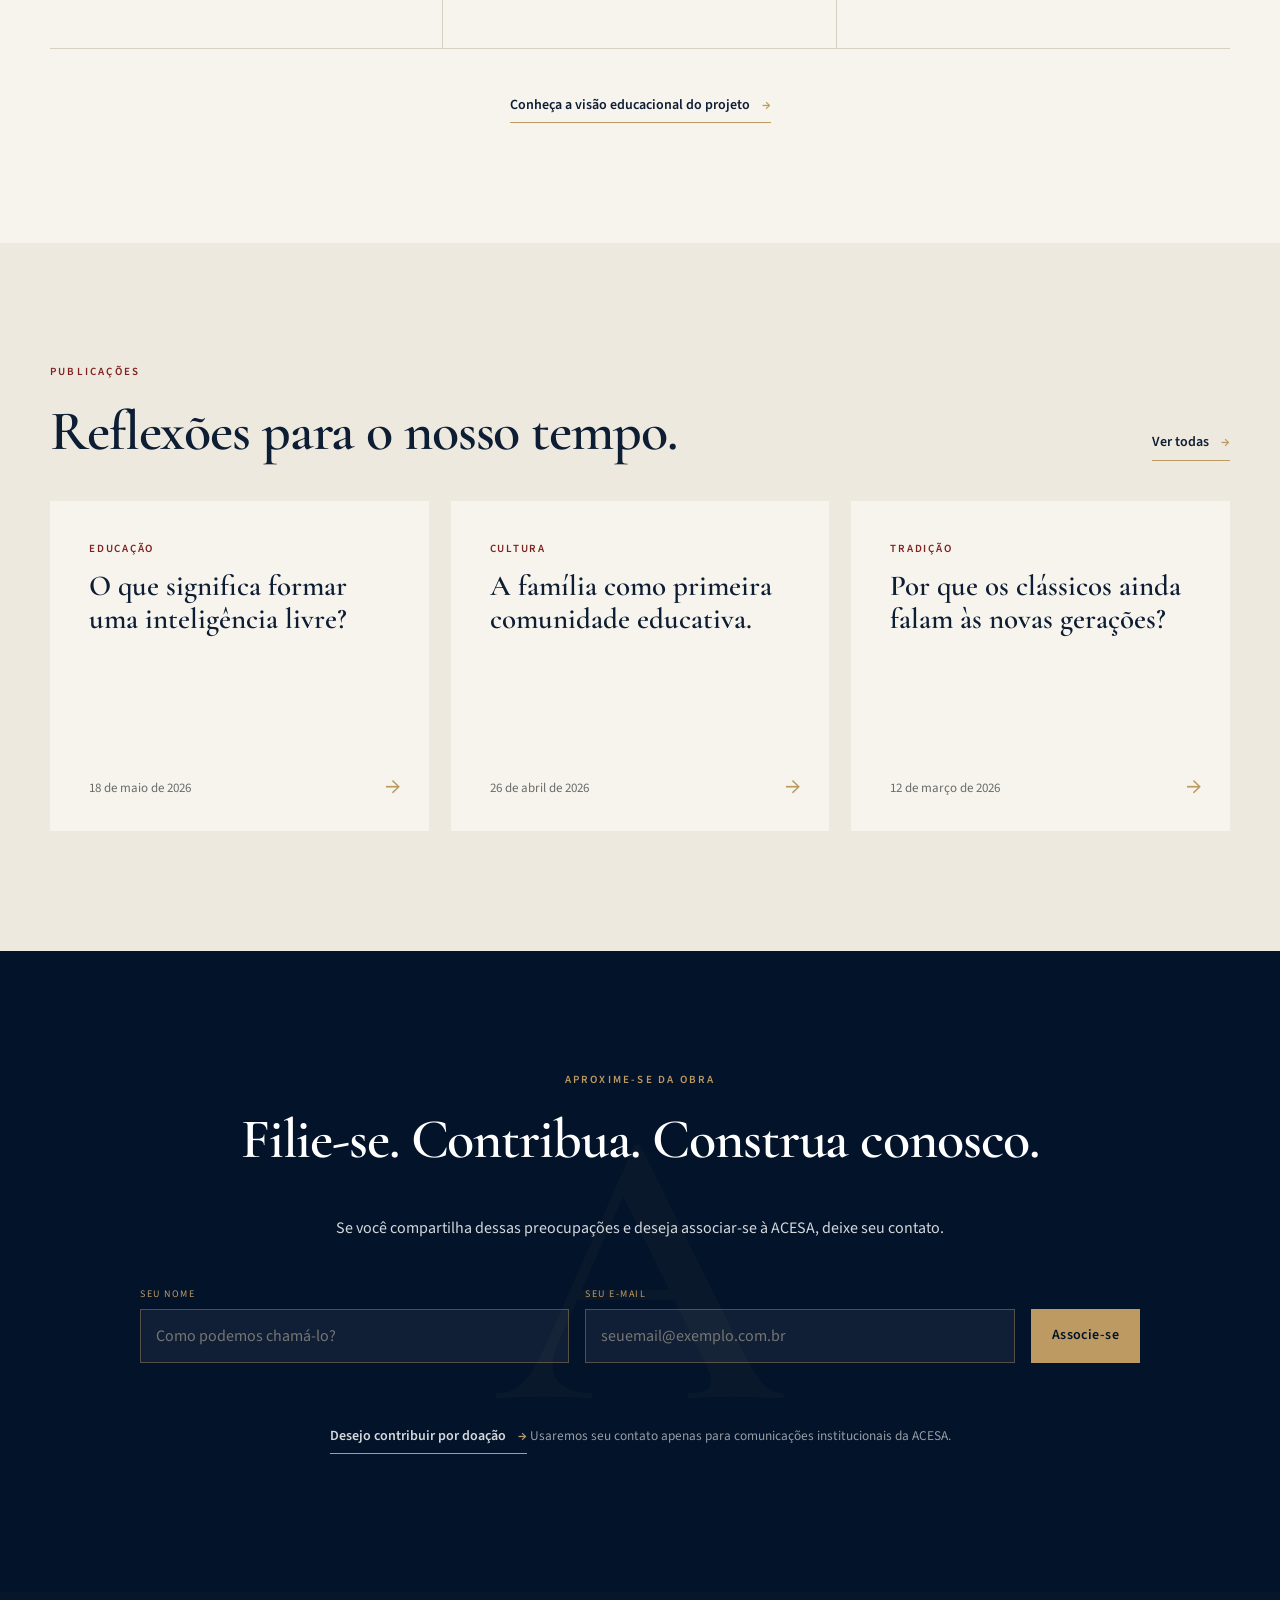
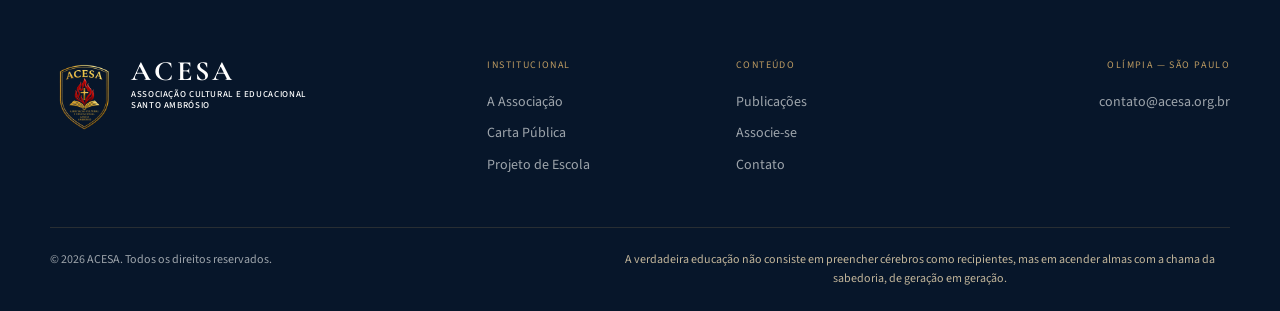
==== commit d864bfd2: "Ajusta textos e CTA de associacao" ====
--- a/index.html
+++ b/index.html
@@ -30,7 +30,7 @@
         <a href="carta.html">Carta Pública</a>
         <a href="#projeto">Projeto de Escola</a>
         <a href="#reflexoes">Reflexões</a>
-        <a class="nav-cta" href="#acompanhar">Acompanhar a obra</a>
+        <a class="nav-cta" href="#associar">Associe-se</a>
       </nav>
     </div>
   </header>
@@ -43,7 +43,8 @@
       <div class="container hero-content">
         <p class="eyebrow">Educação • Cultura • Tradição</p>
         <h1>Uma obra a serviço da <em>verdadeira educação.</em></h1>
-        <p class="hero-lead">A ACESA nasce para contribuir com a restauração da educação católica e preparar, com prudência e solidez, a fundação de uma escola em Olímpia.</p>
+        <p class="hero-lead">A ACESA nasce para contribuir com a restauração da educação católica e, com prudência e solidez, lançar os alicerces de uma escola em Olímpia.</p>
+        <blockquote class="hero-quote">“Toda filosofia da educação decide, no fundo, se há algo acima do homem, pelo qual ele é chamado, ou não.”</blockquote>
         <div class="hero-actions">
           <a class="button button-gold" href="carta.html">Conheça nossa Carta Pública</a>
           <a class="text-link light" href="#associacao">Compreenda a nossa missão <span>↓</span></a>
@@ -68,7 +69,7 @@
         </div>
         <aside class="quote-card">
           <svg viewBox="0 0 40 32" aria-hidden="true"><path d="M0 32V19C0 7 6 1 18 0v7c-6 1-9 4-9 9h9v16H0Zm22 0V19C22 7 28 1 40 0v7c-6 1-9 4-9 9h9v16H22Z"/></svg>
-          <blockquote>“A educação não é preparação para a vida; ela é parte da própria vida da comunidade.”</blockquote>
+          <blockquote>“O que está em jogo não é apenas uma escola. É a formação da pessoa humana, para que cada indivíduo chegue a ser o que pode e deve ser — e dê seus melhores frutos no tempo e na eternidade.”</blockquote>
           <p>Um compromisso com as próximas gerações</p>
         </aside>
       </div>
@@ -78,8 +79,8 @@
       <div class="container letter-grid">
         <div>
           <p class="eyebrow">Documento fundacional</p>
-          <h2>Uma Carta Pública às famílias e educadores de Olímpia.</h2>
-          <p>A carta apresenta o diagnóstico que orienta nosso trabalho e afirma a urgência de uma educação verdadeiramente humana, fundada na tradição cristã, na antropologia clássica e na unidade entre fé e razão.</p>
+          <h2>Uma Carta Pública às famílias, educadores e pessoas de boa vontade de Olímpia e região.</h2>
+          <p>A carta expõe o diagnóstico que orienta nosso trabalho: o que se perde quando a educação abandona suas raízes cristãs e antropológicas — e por que recuperá-las não é nostalgia, mas urgência.</p>
           <a class="button button-outline" href="carta.html">Ler a Carta Pública</a>
         </div>
         <div class="document-preview" aria-label="Prévia da Carta Pública">
@@ -96,11 +97,12 @@
       <div class="container">
         <div class="section-heading">
           <div>
-            <p class="eyebrow dark">Nosso horizonte</p>
+            <p class="eyebrow dark">Nosso horizonte:</p>
             <h2>O projeto de uma escola católica em Olímpia.</h2>
           </div>
-          <p>Uma obra construída com tempo, estudo e responsabilidade — sem atalhos, sem improvisação e com clareza de princípios.</p>
+          <p>Uma obra construída com tempo, estudo e responsabilidade — sem atalhos, sem improvisação — com clareza de princípios.</p>
         </div>
+        <blockquote class="section-quote">“Educar é formar integralmente a inteligência para a verdade, a vontade para o bem e a sensibilidade para a beleza, numa unidade viva e substancial.”</blockquote>
         <div class="principles">
           <article>
             <span>01</span>
@@ -154,18 +156,19 @@
       </div>
     </section>
 
-    <section class="follow section" id="acompanhar">
+    <section class="follow section" id="associar">
       <div class="follow-decoration" aria-hidden="true">A</div>
       <div class="container follow-content">
         <p class="eyebrow">Aproxime-se da obra</p>
-        <h2>Receba notícias sobre esta obra.</h2>
-        <p>Se você compartilha dessas preocupações e deseja acompanhar os próximos passos da ACESA, deixe seu contato.</p>
+        <h2>Filie-se. Contribua. Construa conosco.</h2>
+        <p>Se você compartilha dessas preocupações e deseja associar-se à ACESA, deixe seu contato.</p>
         <form class="interest-form">
           <label><span>Seu nome</span><input type="text" name="nome" placeholder="Como podemos chamá-lo?" required></label>
           <label><span>Seu e-mail</span><input type="email" name="email" placeholder="seuemail@exemplo.com.br" required></label>
-          <button class="button button-gold" type="submit">Manifestar interesse</button>
+          <button class="button button-gold" type="submit">Associe-se</button>
         </form>
         <p class="form-note" role="status"></p>
+        <a class="text-link donation-link" href="mailto:contato@acesa.org.br?subject=Doação%20à%20ACESA">Desejo contribuir por doação <span>→</span></a>
         <small>Usaremos seu contato apenas para comunicações institucionais da ACESA.</small>
       </div>
     </section>
@@ -178,10 +181,10 @@
         <span><strong>ACESA</strong><small>Associação Cultural e Educacional<br>Santo Ambrósio</small></span>
       </a>
       <div><p>Institucional</p><a href="#associacao">A Associação</a><a href="carta.html">Carta Pública</a><a href="#projeto">Projeto de Escola</a></div>
-      <div><p>Conteúdo</p><a href="#reflexoes">Publicações</a><a href="#acompanhar">Acompanhar a obra</a><a href="#">Contato</a></div>
+      <div><p>Conteúdo</p><a href="#reflexoes">Publicações</a><a href="#associar">Associe-se</a><a href="#">Contato</a></div>
       <div class="footer-address"><p>Olímpia — São Paulo</p><a href="mailto:contato@acesa.org.br">contato@acesa.org.br</a></div>
     </div>
-    <div class="container footer-bottom"><p>© 2026 ACESA. Todos os direitos reservados.</p><p>Uma obra em formação.</p></div>
+    <div class="container footer-bottom"><p>© 2026 ACESA. Todos os direitos reservados.</p><p>A verdadeira educação não consiste em preencher cérebros como recipientes, mas em acender almas com a chama da sabedoria, de geração em geração.</p></div>
   </footer>
 
   <script src="script.js"></script>
--- a/styles.css
+++ b/styles.css
@@ -52,6 +52,7 @@
 h1 em { color: var(--gold); font-weight: 500; }
 h2 { color: var(--navy); font: 600 clamp(40px, 12vw, 50px)/1.03 var(--serif); letter-spacing: -.02em; }
 .hero-lead { color: #d7d8d7; font-size: 18px; line-height: 1.55; }
+.hero-quote { margin: 28px 0 0; padding-left: 18px; border-left: 1px solid var(--gold); color: #efe8d9; font: 500 24px/1.3 var(--serif); }
 .hero-actions { display: flex; align-items: flex-start; flex-direction: column; gap: 25px; margin-top: 36px; }
 .button { min-height: 52px; width: 100%; display: inline-flex; justify-content: center; align-items: center; padding: 12px 20px; border: 1px solid transparent; cursor: pointer; font-size: 14px; font-weight: 600; letter-spacing: .03em; transition: background .2s, color .2s, transform .2s; }
 .button:active { transform: translateY(1px); }
@@ -92,6 +93,7 @@
 .section-heading { display: flex; align-items: flex-start; flex-direction: column; gap: 15px; margin-bottom: 44px; }
 .section-heading > p { color: var(--muted); }
 .section-heading h2 { margin-bottom: 0; }
+.section-quote { margin: -18px 0 44px; padding: 24px 0; border-top: 1px solid var(--line); border-bottom: 1px solid var(--line); color: var(--navy); font: 600 27px/1.28 var(--serif); text-align: center; }
 .principles { display: grid; border-top: 1px solid var(--line); border-bottom: 1px solid var(--line); }
 .principles article { min-height: 0; position: relative; padding: 40px 24px; border-bottom: 1px solid var(--line); }
 .principles article:last-child { border-bottom: 0; }
@@ -120,6 +122,7 @@
 .follow small { color: #969da5; }
 .follow-decoration { position: absolute; left: 50%; top: 50%; transform: translate(-50%,-50%); color: rgba(188,154,97,.035); font: 600 400px/1 var(--serif); }
 .form-note { min-height: 25px; color: var(--gold); }
+.donation-link { margin: 0 auto 18px; color: #d4d8db; }
 
 .site-footer { padding: 65px 0 22px; background: #07162a; color: #9da4ab; font-size: 14px; }
 .footer-top { display: grid; grid-template-columns: 1fr 1fr; gap: 42px 24px; padding-bottom: 50px; }
@@ -130,6 +133,7 @@
 .footer-address { grid-column: 1 / -1; }
 .footer-bottom { display: flex; flex-direction: column; gap: 9px; padding-top: 22px; border-top: 1px solid rgba(188,154,97,.18); font-size: 12px; }
 .footer-bottom p { margin: 0; }
+.footer-bottom p:nth-child(2) { color: #c2b59a; }
 
 .letter-hero { padding: 85px 0 70px; background: var(--navy-deep); color: white; text-align: center; }
 .letter-hero h1 { margin-bottom: 8px; }
@@ -156,6 +160,7 @@
   .hero-content > * { max-width: 720px; }
   h1 { font-size: 76px; }
   h2 { font-size: 56px; }
+  .hero-quote { max-width: 640px; font-size: 28px; }
   .document-preview { width: min(520px, 100%); margin-inline: auto; padding: 54px 45px; }
   .principles article { padding: 45px 38px; }
   .articles article { padding: 38px; }
@@ -199,6 +204,7 @@
   .section-heading { justify-content: space-between; align-items: flex-end; flex-direction: row; gap: 60px; margin-bottom: 65px; }
   .section-heading > div { max-width: 740px; }
   .section-heading > p { max-width: 370px; }
+  .section-quote { margin-top: -32px; padding-inline: 90px; font-size: 34px; }
   .principles { grid-template-columns: repeat(3, 1fr); }
   .principles article { min-height: 350px; border-right: 1px solid var(--line); border-bottom: 0; }
   .principles article:last-child { border-right: 0; }
@@ -210,7 +216,8 @@
   .footer-top { grid-template-columns: 2fr 1fr 1fr 1.3fr; gap: 60px; }
   .footer-brand { grid-column: auto; }
   .footer-address { grid-column: auto; text-align: right; }
-  .footer-bottom { justify-content: space-between; flex-direction: row; }
+  .footer-bottom { justify-content: space-between; align-items: flex-start; flex-direction: row; }
+  .footer-bottom p:nth-child(2) { max-width: 620px; text-align: center; }
   .letter-hero { padding: 105px 0 90px; }
   .letter-hero h1 { font-size: 82px; }
   .public-letter { padding: 78px 90px 90px; }
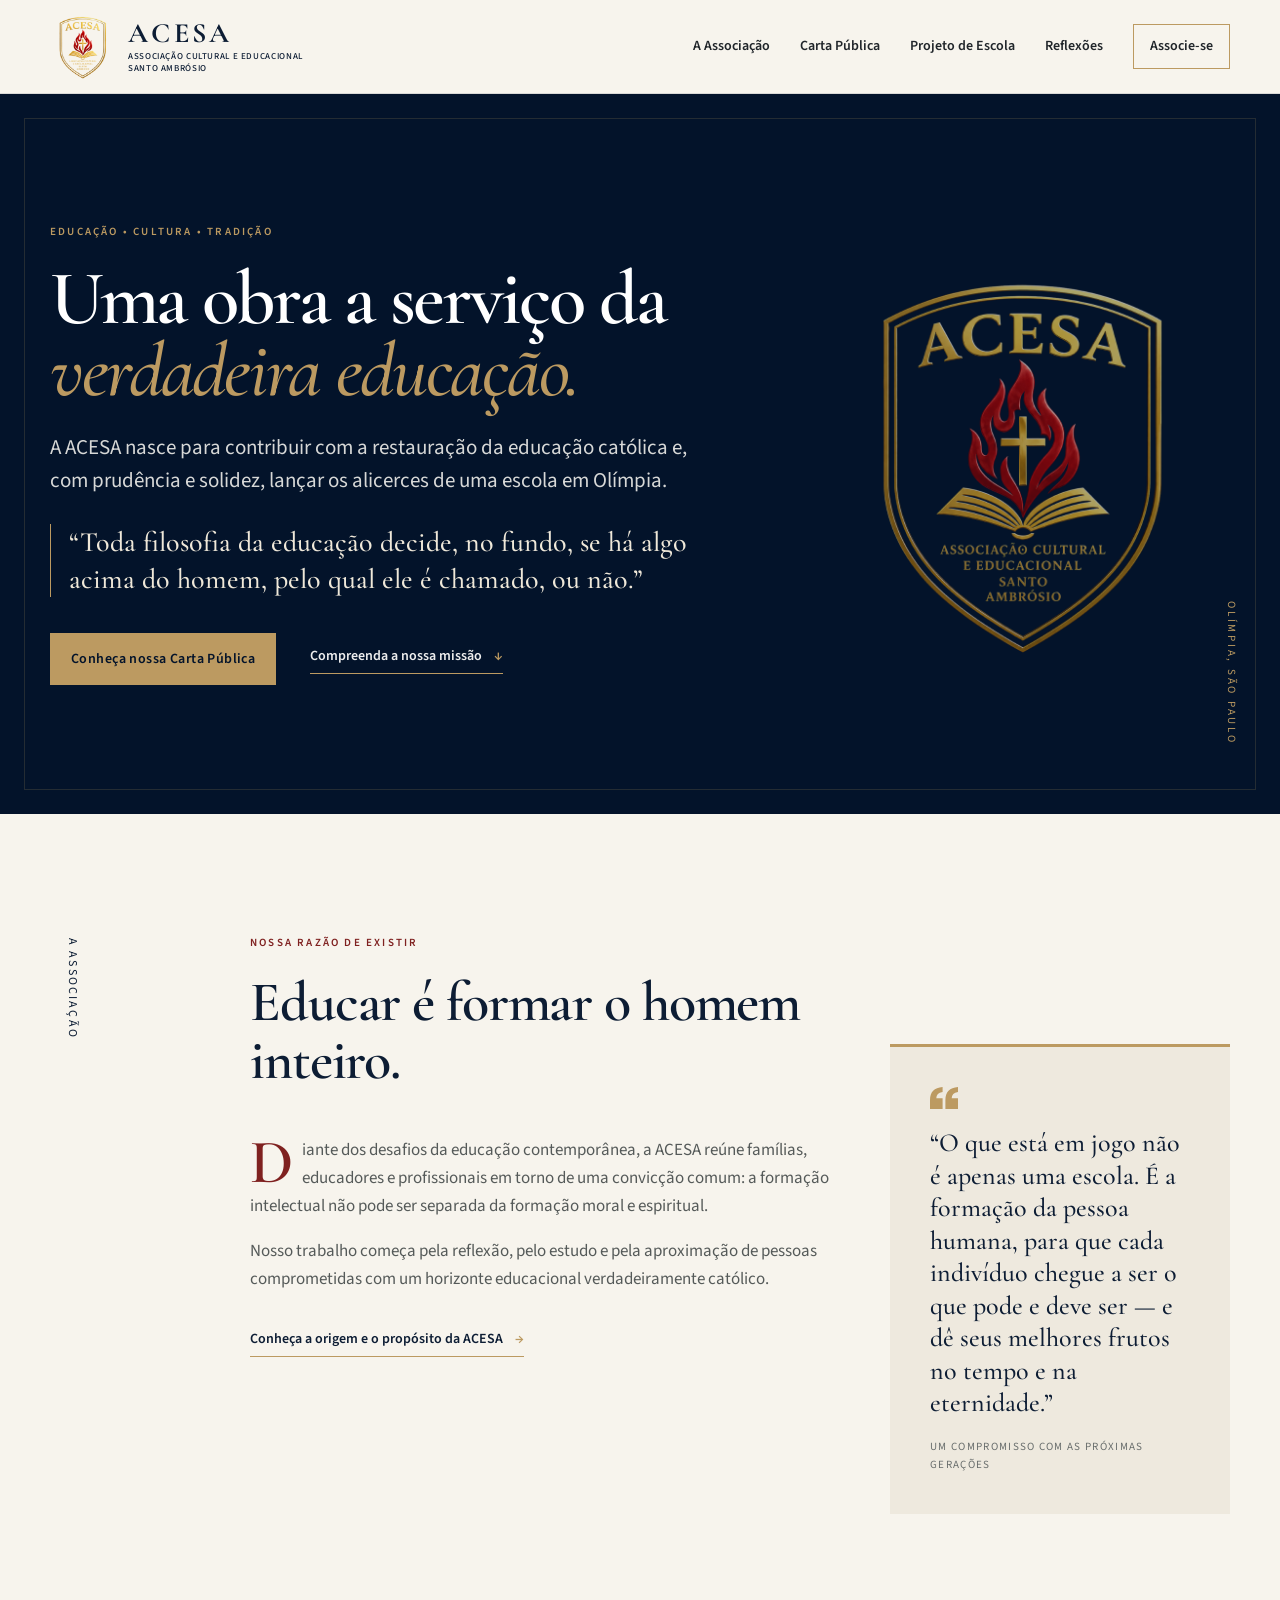
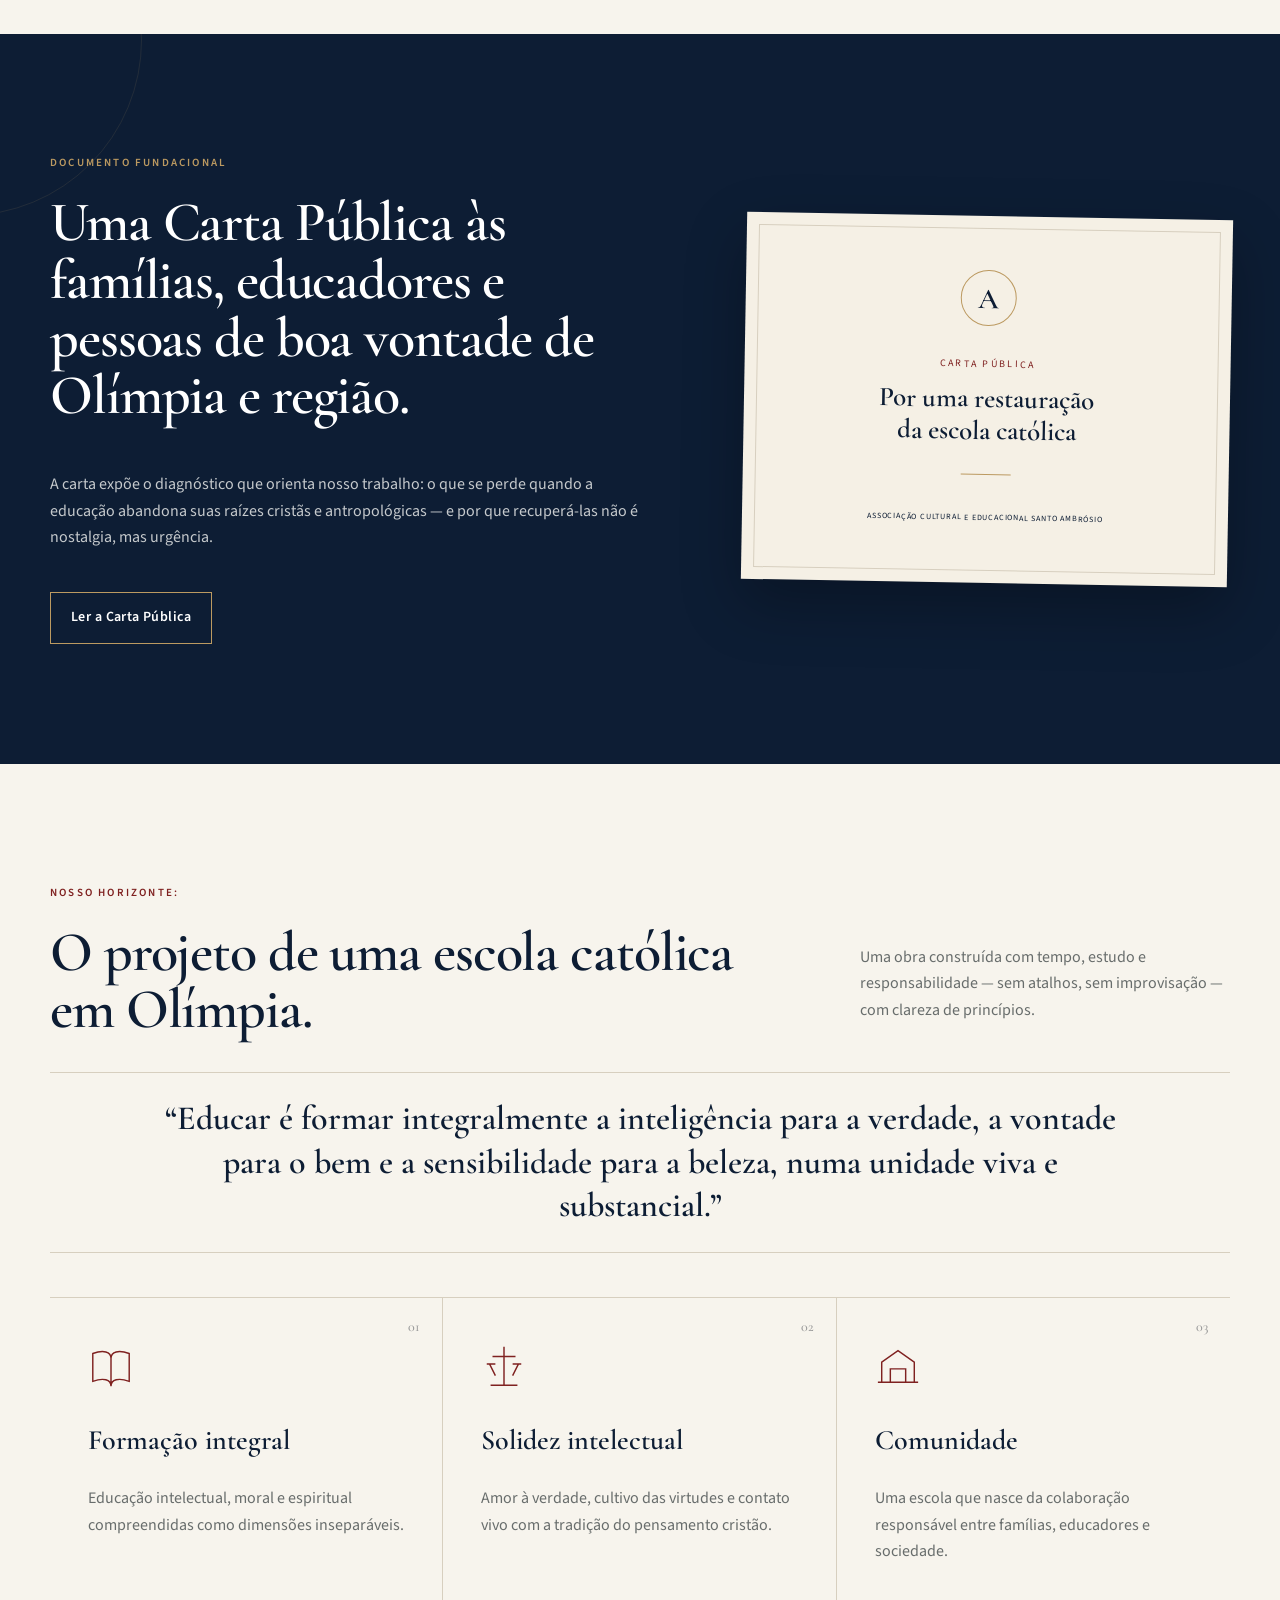
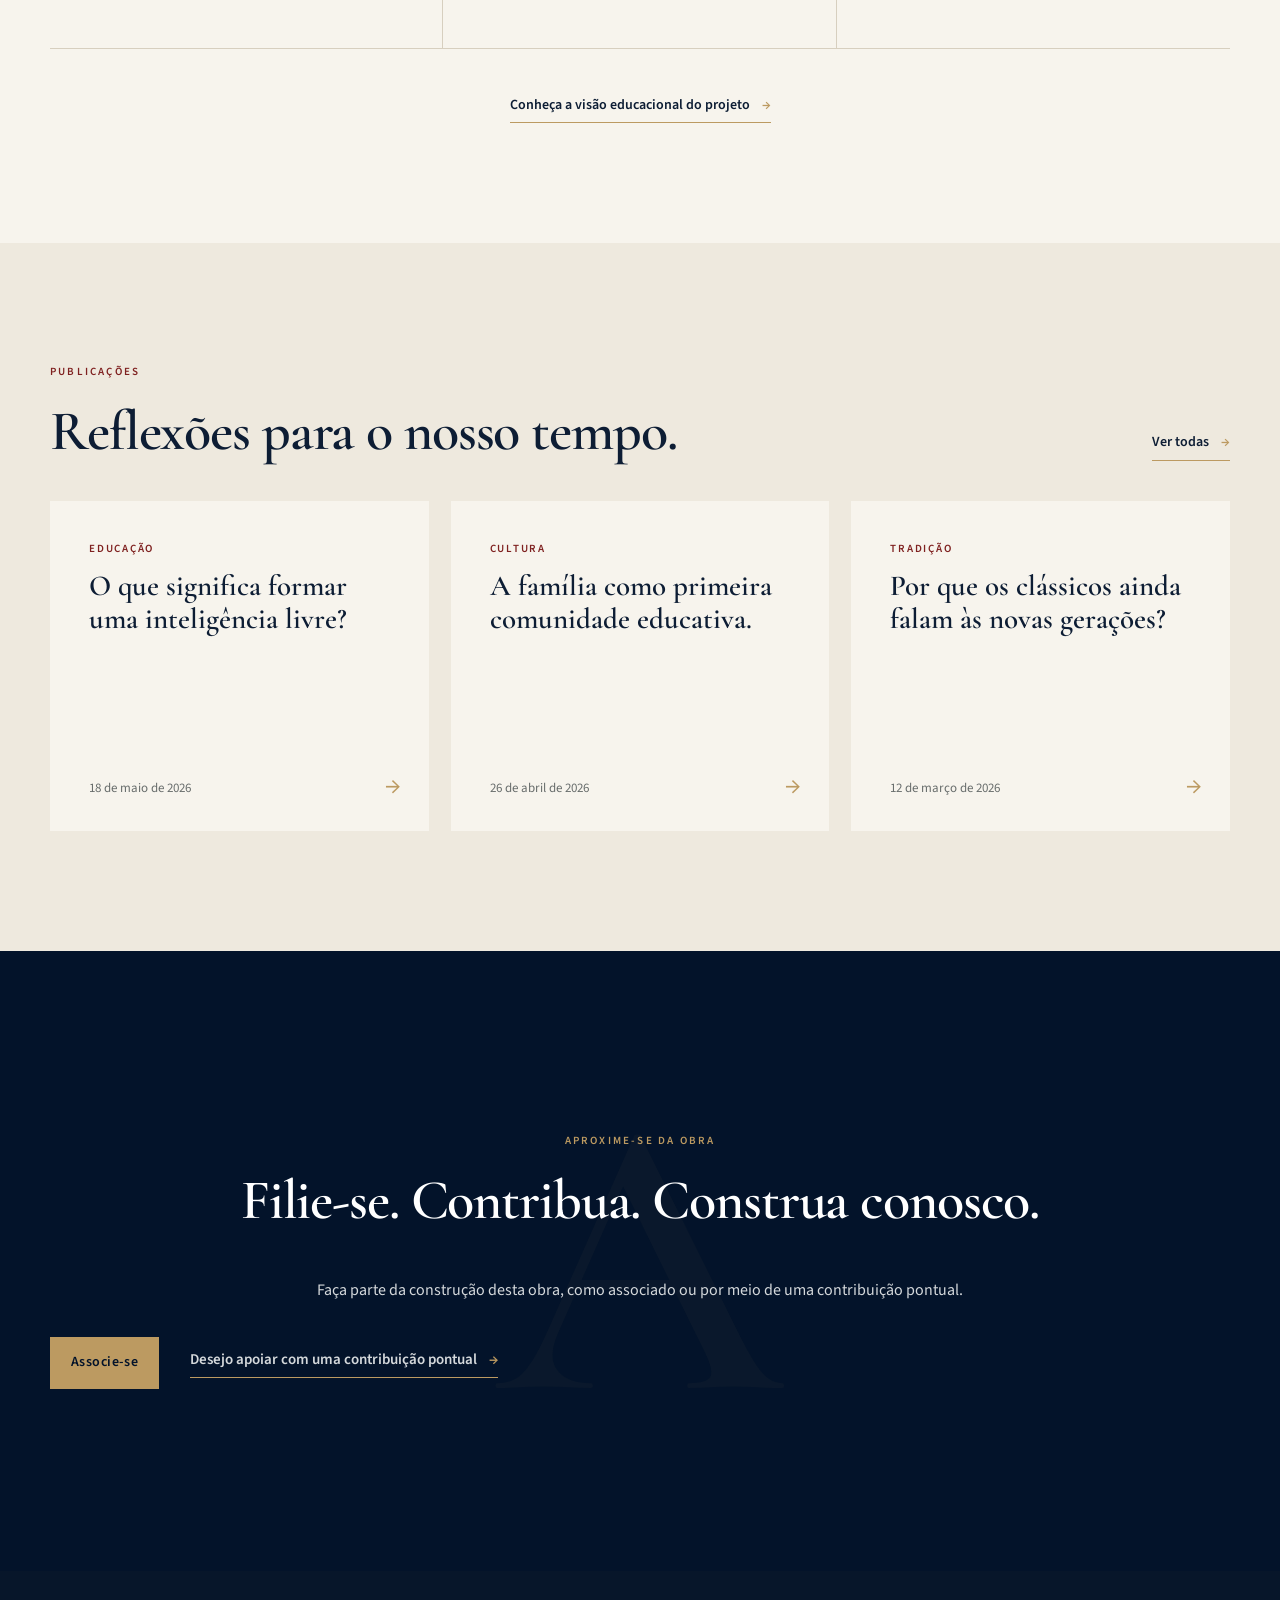
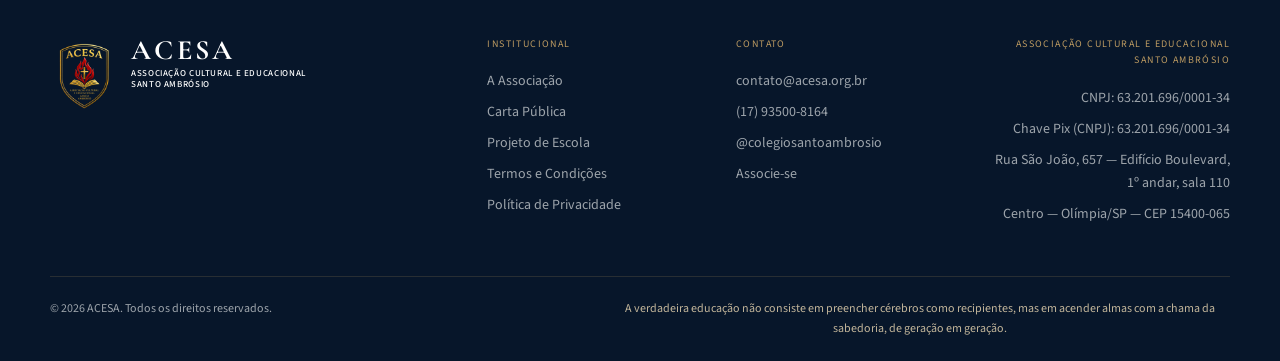
==== commit 590057ef: "Adiciona pagina de associacao e ajustes institucionais" ====
--- a/index.html
+++ b/index.html
@@ -30,7 +30,7 @@
         <a href="carta.html">Carta Pública</a>
         <a href="#projeto">Projeto de Escola</a>
         <a href="#reflexoes">Reflexões</a>
-        <a class="nav-cta" href="#associar">Associe-se</a>
+        <a class="nav-cta" href="associe-se.html">Associe-se</a>
       </nav>
     </div>
   </header>
@@ -56,8 +56,6 @@
     <section class="intro section" id="associacao">
       <div class="container intro-grid">
         <div class="section-index">
-          <span>01</span>
-          <div></div>
           <p>A Associação</p>
         </div>
         <div class="intro-copy">
@@ -161,15 +159,11 @@
       <div class="container follow-content">
         <p class="eyebrow">Aproxime-se da obra</p>
         <h2>Filie-se. Contribua. Construa conosco.</h2>
-        <p>Se você compartilha dessas preocupações e deseja associar-se à ACESA, deixe seu contato.</p>
-        <form class="interest-form">
-          <label><span>Seu nome</span><input type="text" name="nome" placeholder="Como podemos chamá-lo?" required></label>
-          <label><span>Seu e-mail</span><input type="email" name="email" placeholder="seuemail@exemplo.com.br" required></label>
-          <button class="button button-gold" type="submit">Associe-se</button>
-        </form>
-        <p class="form-note" role="status"></p>
-        <a class="text-link donation-link" href="mailto:contato@acesa.org.br?subject=Doação%20à%20ACESA">Desejo contribuir por doação <span>→</span></a>
-        <small>Usaremos seu contato apenas para comunicações institucionais da ACESA.</small>
+        <p>Faça parte da construção desta obra, como associado ou por meio de uma contribuição pontual.</p>
+        <div class="follow-actions">
+          <a class="button button-gold" href="associe-se.html">Associe-se</a>
+          <a class="text-link donation-link" href="associe-se.html#apoio-pontual">Desejo apoiar com uma contribuição pontual <span>→</span></a>
+        </div>
       </div>
     </section>
   </main>
@@ -180,9 +174,9 @@
         <img class="brand-mark" src="logo.png" alt="">
         <span><strong>ACESA</strong><small>Associação Cultural e Educacional<br>Santo Ambrósio</small></span>
       </a>
-      <div><p>Institucional</p><a href="#associacao">A Associação</a><a href="carta.html">Carta Pública</a><a href="#projeto">Projeto de Escola</a></div>
-      <div><p>Conteúdo</p><a href="#reflexoes">Publicações</a><a href="#associar">Associe-se</a><a href="#">Contato</a></div>
-      <div class="footer-address"><p>Olímpia — São Paulo</p><a href="mailto:contato@acesa.org.br">contato@acesa.org.br</a></div>
+      <div><p>Institucional</p><a href="#associacao">A Associação</a><a href="carta.html">Carta Pública</a><a href="#projeto">Projeto de Escola</a><a href="termos-e-condicoes.html">Termos e Condições</a><a href="politica-de-privacidade.html">Política de Privacidade</a></div>
+      <div><p>Contato</p><a href="mailto:contato@acesa.org.br">contato@acesa.org.br</a><a href="https://wa.me/5517935008164" target="_blank" rel="noopener">(17) 93500-8164</a><a href="https://www.instagram.com/colegiosantoambrosio" target="_blank" rel="noopener">@colegiosantoambrosio</a><a href="associe-se.html">Associe-se</a></div>
+      <div class="footer-address"><p>Associação Cultural e Educacional Santo Ambrósio</p><span>CNPJ: 63.201.696/0001-34</span><span>Chave Pix (CNPJ): 63.201.696/0001-34</span><span>Rua São João, 657 — Edifício Boulevard, 1º andar, sala 110</span><span>Centro — Olímpia/SP — CEP 15400-065</span></div>
     </div>
     <div class="container footer-bottom"><p>© 2026 ACESA. Todos os direitos reservados.</p><p>A verdadeira educação não consiste em preencher cérebros como recipientes, mas em acender almas com a chama da sabedoria, de geração em geração.</p></div>
   </footer>
--- a/styles.css
+++ b/styles.css
@@ -61,7 +61,7 @@
 .text-link { max-width: 100%; display: inline-flex; gap: 12px; align-items: center; padding-bottom: 5px; border-bottom: 1px solid var(--gold); color: var(--navy); font-size: 14px; font-weight: 600; }
 .text-link.light { color: #eee; }
 .text-link span { color: var(--gold); }
-.hero-ornament { position: absolute; width: 430px; right: -230px; top: 50%; transform: translateY(-48%); opacity: .11; }
+.hero-ornament { position: absolute; width: 330px; right: -120px; top: 50%; transform: translateY(-48%); opacity: .68; }
 .hero-ornament img { width: 100%; height: auto; }
 .hero-side-note { display: none; }
 
@@ -118,11 +118,52 @@
 .interest-form { display: grid; gap: 16px; margin: 38px auto 18px; text-align: left; }
 .interest-form label span { display: block; margin-bottom: 6px; color: var(--gold); font-size: 10px; letter-spacing: .15em; text-transform: uppercase; }
 .interest-form input { width: 100%; height: 54px; padding: 0 15px; color: white; border: 1px solid rgba(188,154,97,.4); outline: 0; background: rgba(255,255,255,.05); }
+.interest-form input[type="checkbox"] { width: 17px; height: 17px; padding: 0; accent-color: var(--gold); }
 .interest-form input:focus { border-color: var(--gold); }
+.form-action { display: grid; gap: 11px; }
+.consent-check { display: grid; grid-template-columns: auto 1fr; gap: 10px; align-items: start; color: #b9c0c7; font-size: 13px; line-height: 1.45; }
+.consent-check span { margin: 0 !important; color: inherit !important; font-size: inherit !important; letter-spacing: 0 !important; text-transform: none !important; }
+.consent-check a { color: var(--gold); text-decoration: underline; text-underline-offset: 3px; }
 .follow small { color: #969da5; }
 .follow-decoration { position: absolute; left: 50%; top: 50%; transform: translate(-50%,-50%); color: rgba(188,154,97,.035); font: 600 400px/1 var(--serif); }
 .form-note { min-height: 25px; color: var(--gold); }
-.donation-link { margin: 0 auto 18px; color: #d4d8db; }
+.donation-link { width: fit-content; margin: 0 auto; color: #d4d8db; font-size: 15px; }
+.follow-actions { display: grid; gap: 11px; width: min(100%, 440px); margin: 34px auto 0; }
+
+.association-hero { padding: 76px 0; background: var(--navy-deep); color: white; }
+.association-hero h1 { max-width: 760px; margin-bottom: 28px; }
+.association-lead { max-width: 810px; color: #d5d9dc; font-size: 18px; }
+.association-lead p { margin-bottom: 1.15em; }
+.association-section { padding: 70px 0 90px; }
+.association-paths { display: grid; gap: 18px; margin-bottom: 58px; }
+.association-path { padding: 30px 26px; border: 1px solid var(--line); background: #fbf9f4; }
+.primary-path { border-top: 3px solid var(--gold); }
+.association-path h2 { margin-bottom: 14px; font-size: 38px; }
+.association-path p:not(.eyebrow) { color: var(--muted); }
+.association-path .text-link { margin-top: 10px; }
+.association-form { padding: 30px 20px; background: var(--paper-dark); border-top: 3px solid var(--gold); }
+.form-heading { max-width: 720px; margin-bottom: 38px; }
+.form-heading h2 { margin-bottom: 12px; }
+.form-heading > p:not(.eyebrow) { color: var(--muted); }
+.form-fieldset { margin: 0 0 34px; padding: 0; border: 0; }
+.form-fieldset legend { width: 100%; margin-bottom: 20px; padding-bottom: 10px; border-bottom: 1px solid var(--line); color: var(--navy); font: 600 30px/1.1 var(--serif); }
+.field-grid { display: grid; gap: 16px; }
+.association-form label > span { display: block; margin-bottom: 6px; color: var(--wine); font-size: 11px; font-weight: 600; letter-spacing: .13em; text-transform: uppercase; }
+.association-form input { width: 100%; height: 52px; padding: 0 14px; border: 1px solid #bfb8ac; border-radius: 0; outline: 0; background: #fffdf9; color: var(--ink); }
+.association-form input:focus { border-color: var(--gold); box-shadow: 0 0 0 2px rgba(188,154,97,.18); }
+.choice-list { display: grid; gap: 10px; }
+.choice-list label { display: grid; grid-template-columns: auto 1fr; gap: 12px; align-items: start; padding: 14px; border: 1px solid #cec6b9; background: #fbf9f4; cursor: pointer; }
+.choice-list input, .declaration input[type="checkbox"] { width: 18px; height: 18px; margin-top: 3px; padding: 0; accent-color: var(--wine); }
+.choice-list label > span { margin: 0; color: var(--ink); font-size: 16px; font-weight: 400; letter-spacing: 0; line-height: 1.45; text-transform: none; }
+.choice-list strong { color: var(--navy); }
+.contribution-note { margin: 20px 0 0; color: var(--muted); font-size: 14px; font-style: italic; }
+.declaration { margin: 0 0 30px; padding: 24px 20px; background: rgba(255,255,255,.45); border-left: 2px solid var(--gold); }
+.declaration h3 { margin-bottom: 12px; color: var(--navy); font: 600 29px/1.1 var(--serif); }
+.declaration p { color: #484d50; }
+.declaration .consent-check { margin-top: 16px; color: #3d4549; font-size: 14px; }
+.declaration .consent-check span { color: inherit !important; }
+.association-form > .button { width: 100%; }
+.form-disclaimer { margin: 18px 0 0; color: var(--muted); font-size: 14px; }
 
 .site-footer { padding: 65px 0 22px; background: #07162a; color: #9da4ab; font-size: 14px; }
 .footer-top { display: grid; grid-template-columns: 1fr 1fr; gap: 42px 24px; padding-bottom: 50px; }
@@ -130,6 +171,7 @@
 .footer-brand .brand-mark { width: 68px; height: 78px; }
 .footer-top > div { display: flex; flex-direction: column; gap: 8px; }
 .footer-top > div > p { margin-bottom: 10px; color: var(--gold); font-size: 10px; letter-spacing: .14em; text-transform: uppercase; }
+.footer-top span { display: block; }
 .footer-address { grid-column: 1 / -1; }
 .footer-bottom { display: flex; flex-direction: column; gap: 9px; padding-top: 22px; border-top: 1px solid rgba(188,154,97,.18); font-size: 12px; }
 .footer-bottom p { margin: 0; }
@@ -149,7 +191,7 @@
 .letter-body blockquote { margin: 42px 0; padding: 28px 20px; border-top: 1px solid var(--gold); border-bottom: 1px solid var(--gold); color: var(--navy); font: 600 27px/1.3 var(--serif); text-align: center; }
 .closing-thought { margin: 42px 0 !important; color: var(--wine); font: 600 29px/1.3 var(--serif); text-align: center; }
 .letter-call { margin-top: 50px; padding-top: 35px; border-top: 1px solid var(--line); text-align: center; }
-.letter-call > p { color: var(--navy); font: 600 30px/1.2 var(--serif); }
+.letter-call-title { display: block; margin-bottom: 27px; color: var(--navy); font: 600 30px/1.2 var(--serif); }
 .letter-call .text-link { margin-top: 26px; font-family: var(--sans); }
 .compact-footer { padding-top: 22px; }
 
@@ -173,6 +215,11 @@
   .letter-body { font-size: 18px; line-height: 1.85; }
   .letter-body blockquote { padding: 35px 45px; font-size: 33px; }
   .letter-call .button { margin-right: 22px; }
+  .association-section { padding: 90px 0 110px; }
+  .association-form { padding: 48px; }
+  .field-grid { grid-template-columns: repeat(2, 1fr); }
+  .field-grid .field-wide { grid-column: 1 / -1; }
+  .association-form > .button { width: auto; }
 }
 
 @media (min-width: 960px) {
@@ -190,14 +237,12 @@
   .hero::after { inset: 24px; }
   h1 { font-size: clamp(76px, 6vw, 91px); }
   .hero-lead { max-width: 650px; font-size: 21px; }
-  .hero-ornament { width: 500px; right: 5vw; }
+  .hero-ornament { width: 390px; right: 5vw; }
   .hero-side-note { display: block; position: absolute; right: 40px; bottom: 70px; margin: 0; color: var(--gold); font-size: 11px; letter-spacing: .25em; text-transform: uppercase; writing-mode: vertical-rl; }
   .section { padding: 120px 0; }
   .intro-grid { display: grid; grid-template-columns: 120px 1.4fr .85fr; gap: 55px; align-items: start; }
   .section-index { display: block; color: var(--navy); }
-  .section-index span { color: var(--gold); font: 600 46px/1 var(--serif); }
-  .section-index div { width: 1px; height: 74px; margin: 18px 0; background: var(--line); }
-  .section-index p { font-size: 12px; letter-spacing: .18em; text-transform: uppercase; writing-mode: vertical-rl; }
+  .section-index p { padding-top: 4px; font-size: 12px; letter-spacing: .18em; text-transform: uppercase; writing-mode: vertical-rl; }
   .quote-card { margin-top: 110px; padding: 40px; }
   .letter-grid { grid-template-columns: 1.1fr .9fr; gap: 100px; align-items: center; }
   .letter .button { margin-top: 25px; }
@@ -212,7 +257,9 @@
   .articles article { min-height: 330px; transition: border-color .2s, transform .2s; }
   .articles article:hover { border-color: var(--gold); transform: translateY(-5px); }
   .interest-form { grid-template-columns: 1fr 1fr auto; max-width: 1000px; margin-top: 45px; }
-  .interest-form .button { grid-column: auto; align-self: end; height: 54px; }
+  .interest-form .form-action { align-self: end; }
+  .interest-form .button { height: 54px; }
+  .consent-check { grid-column: 1 / -1; max-width: 760px; margin-inline: auto; text-align: left; }
   .footer-top { grid-template-columns: 2fr 1fr 1fr 1.3fr; gap: 60px; }
   .footer-brand { grid-column: auto; }
   .footer-address { grid-column: auto; text-align: right; }
@@ -221,6 +268,14 @@
   .letter-hero { padding: 105px 0 90px; }
   .letter-hero h1 { font-size: 82px; }
   .public-letter { padding: 78px 90px 90px; }
+  .association-hero { padding: 105px 0 100px; }
+  .association-hero h1 { font-size: clamp(72px, 6vw, 88px); }
+  .association-lead { font-size: 20px; }
+  .association-paths { grid-template-columns: 1fr 1fr; gap: 24px; }
+  .association-path { padding: 38px; }
+  .association-form { padding: 58px 64px; }
+  .follow-actions { grid-template-columns: auto 1fr; align-items: center; width: auto; }
+  .follow-actions .donation-link { margin-left: 20px; }
 }
 
 @media (min-width: 1280px) {
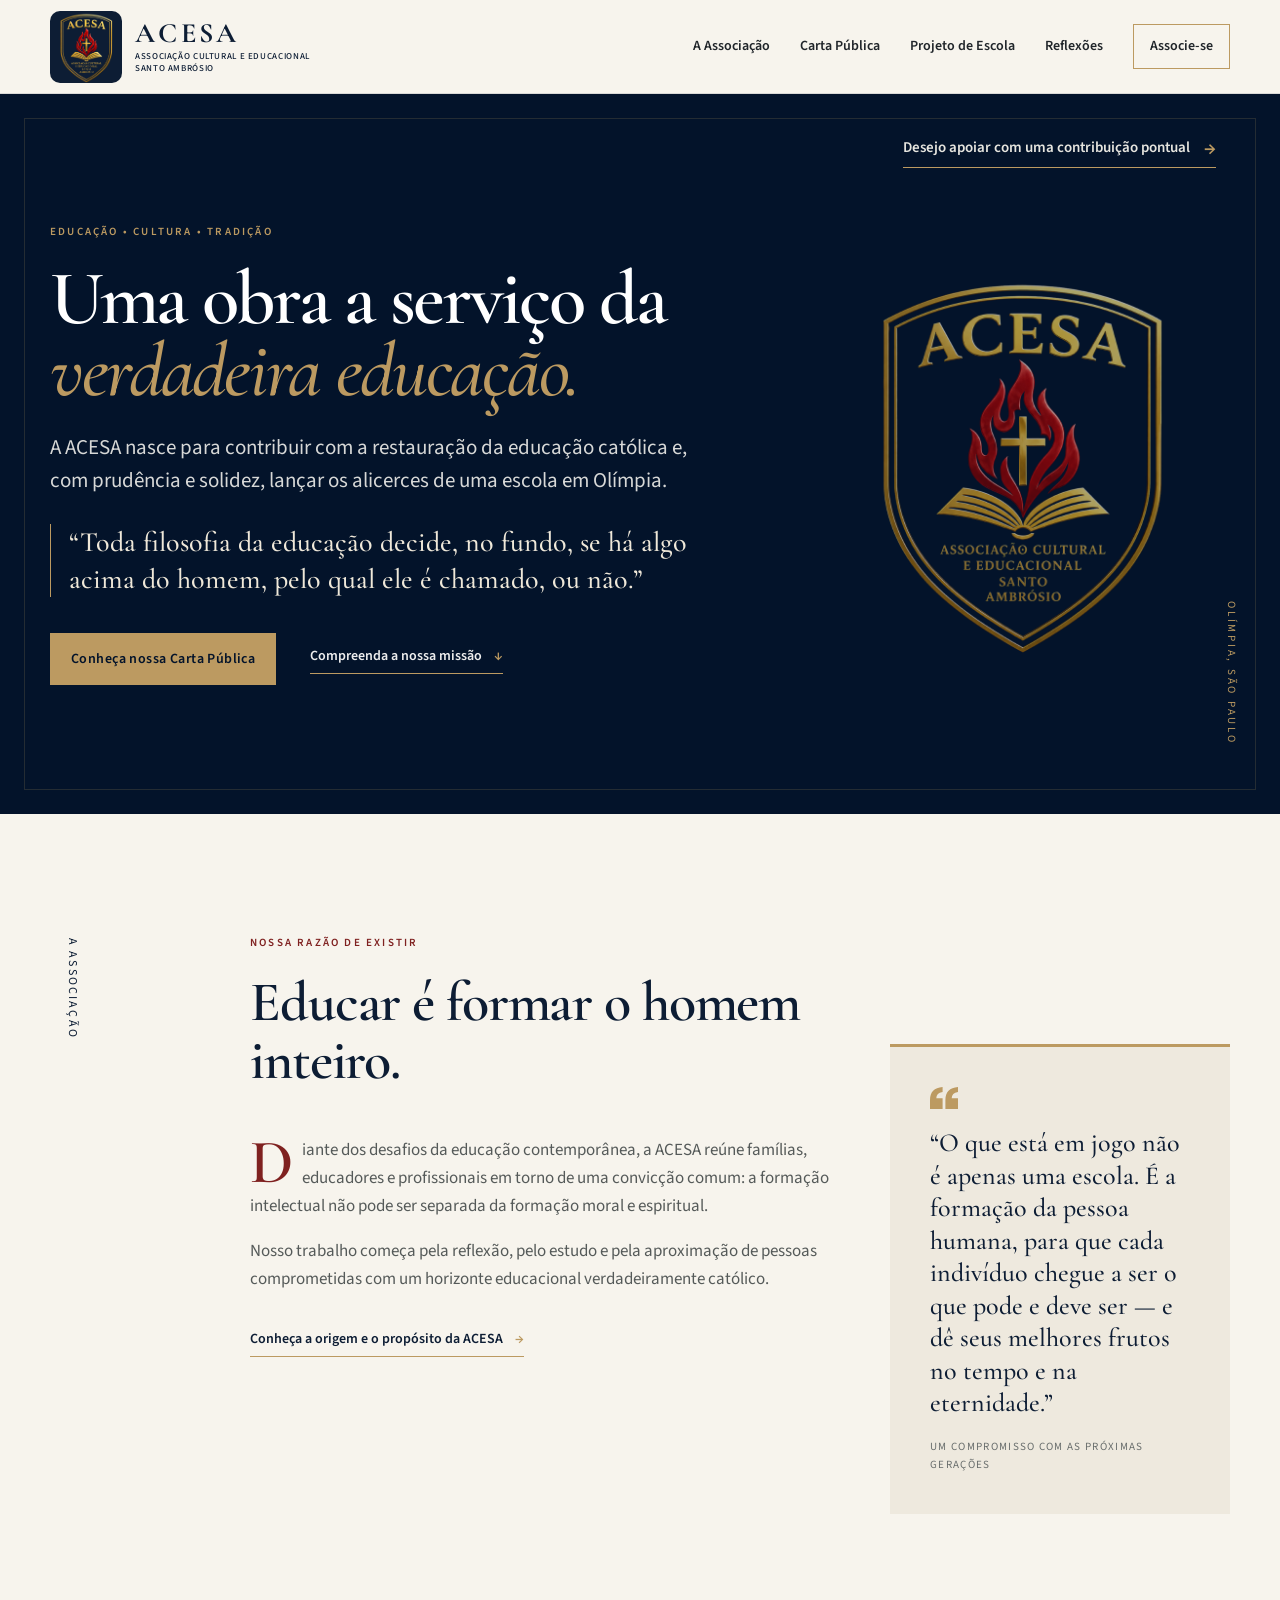
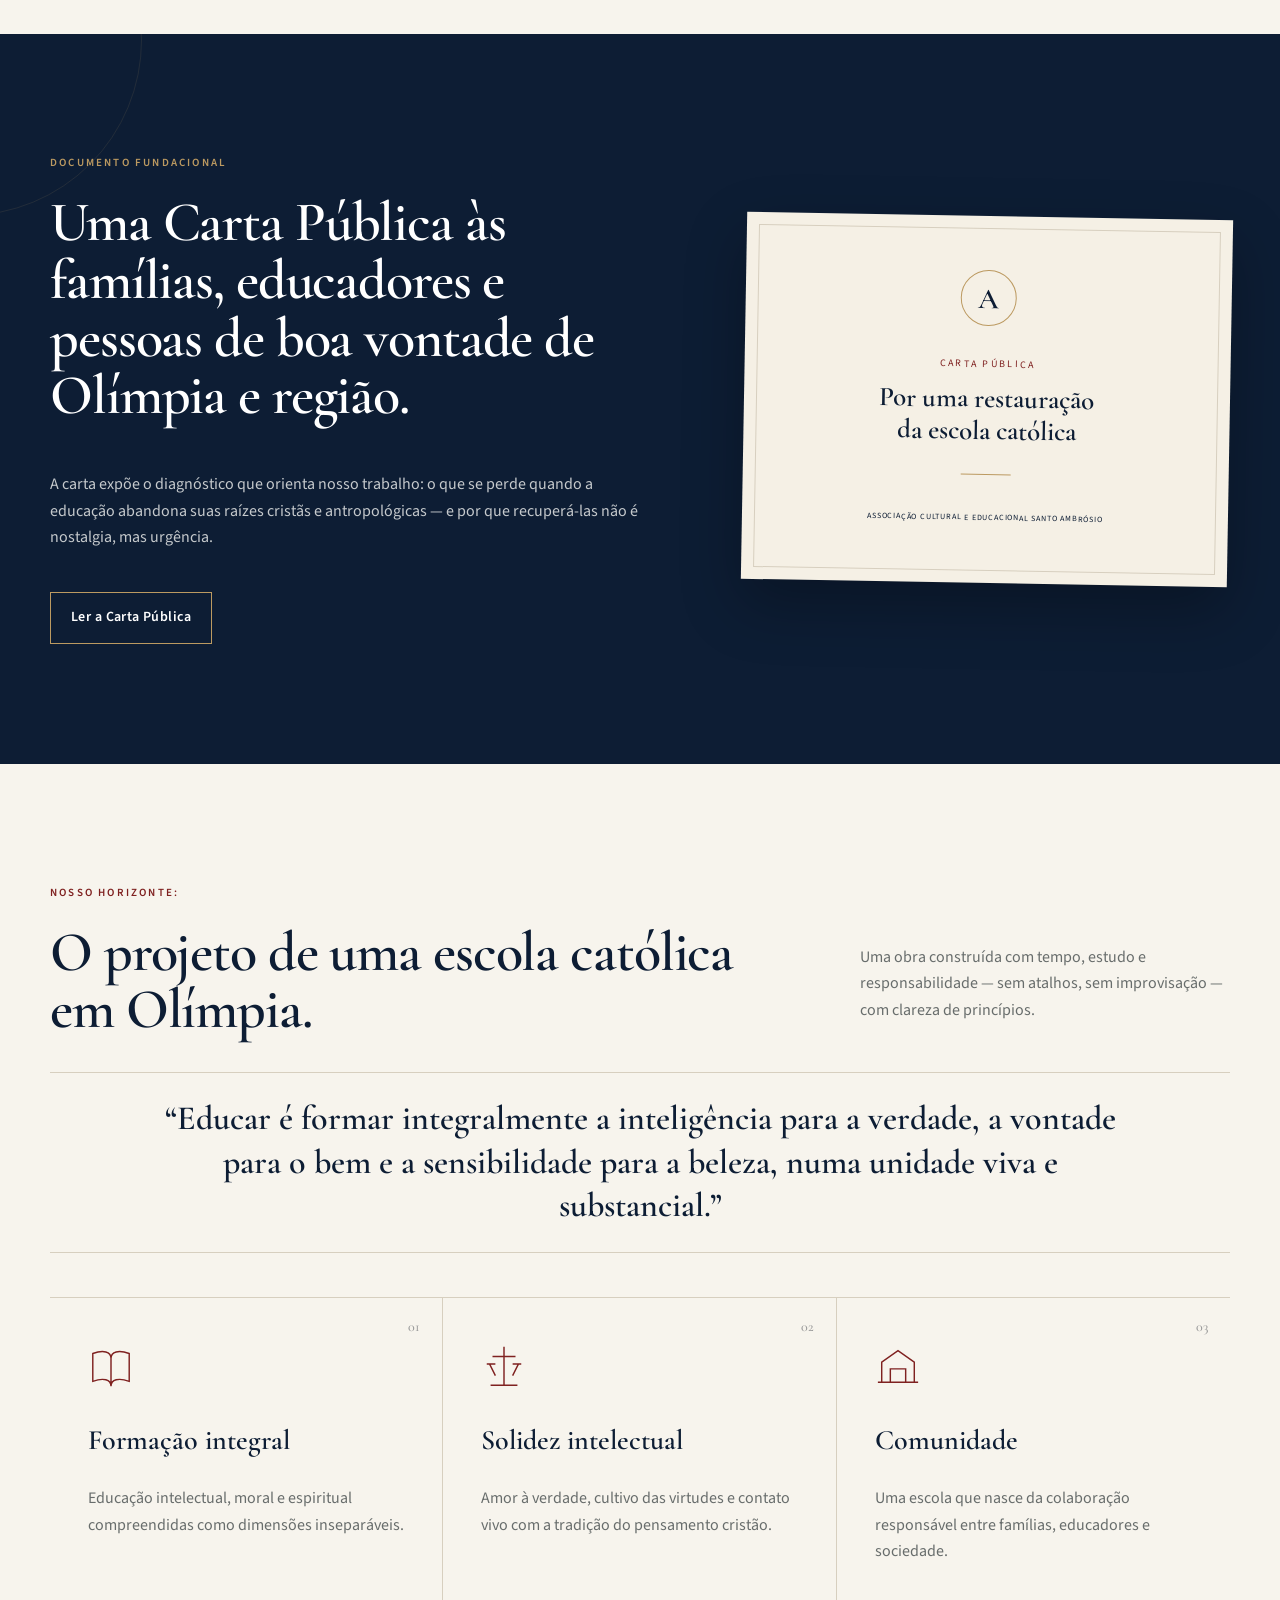
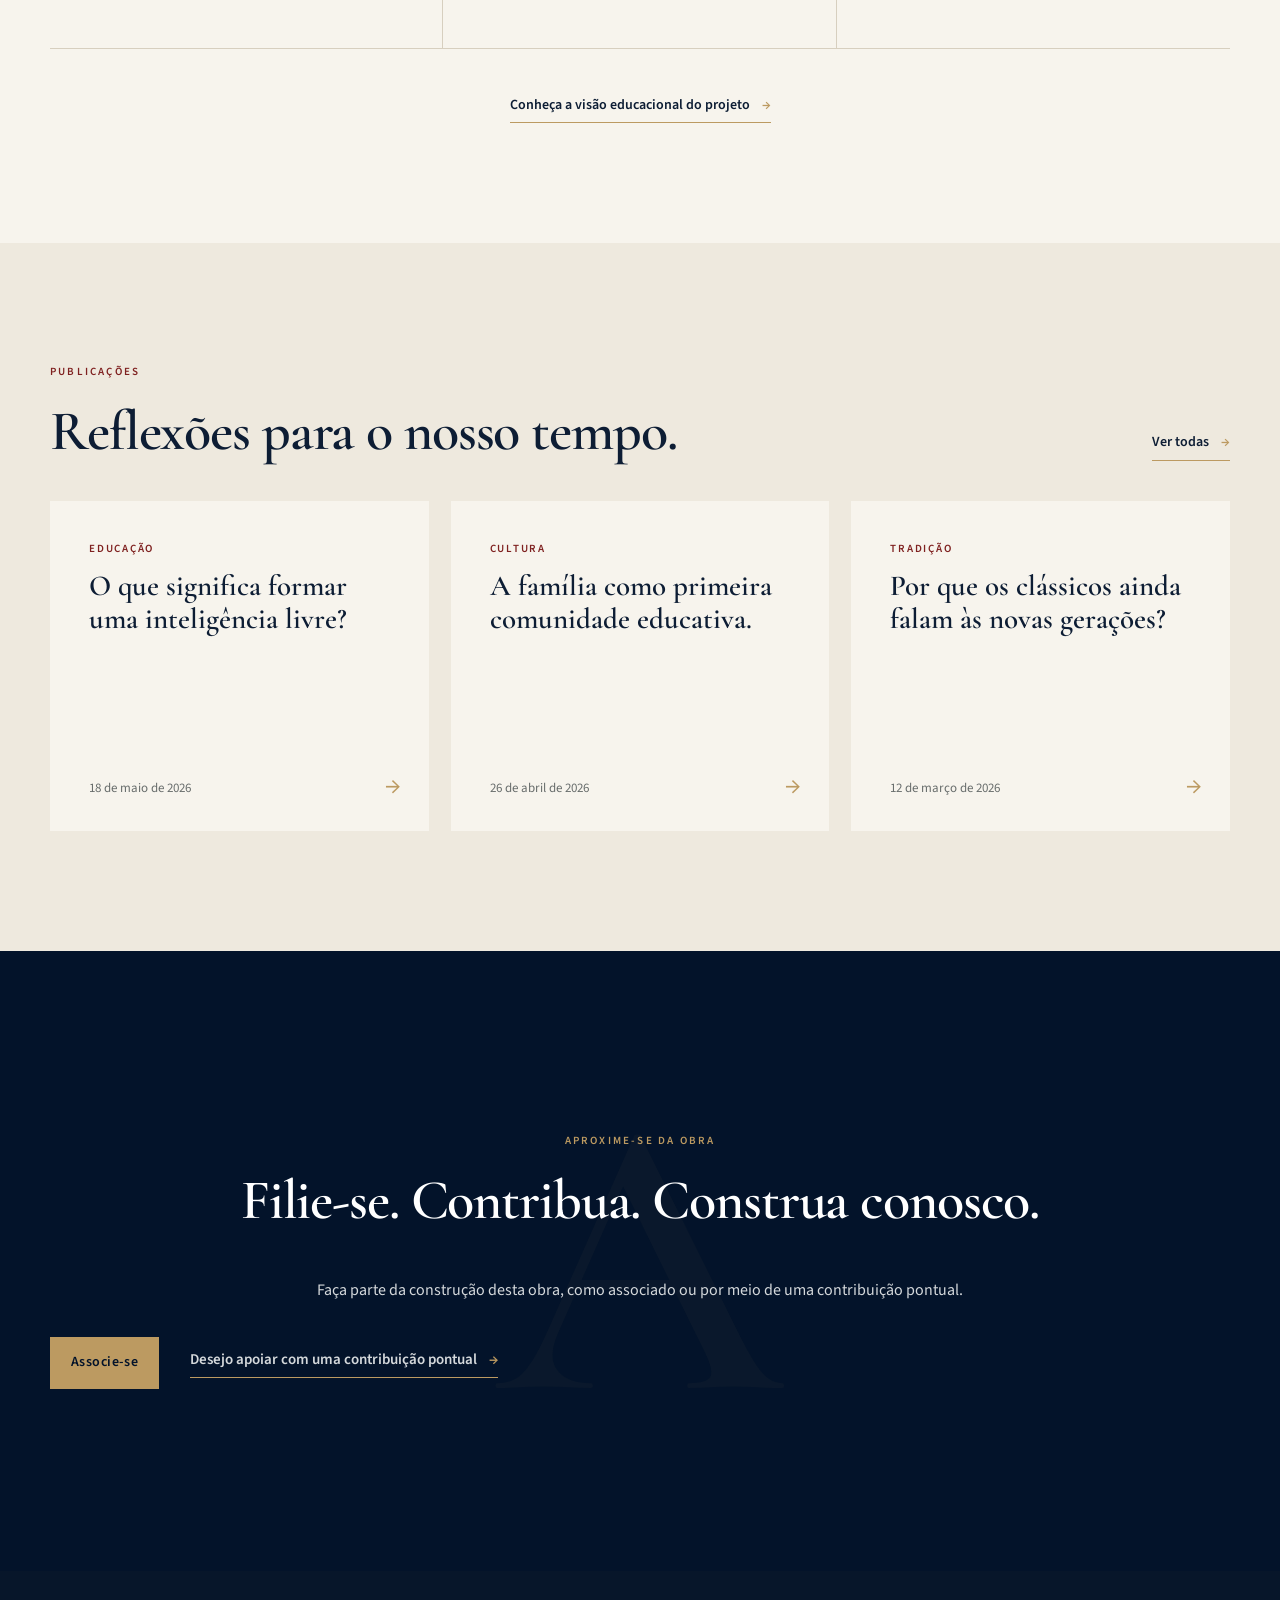
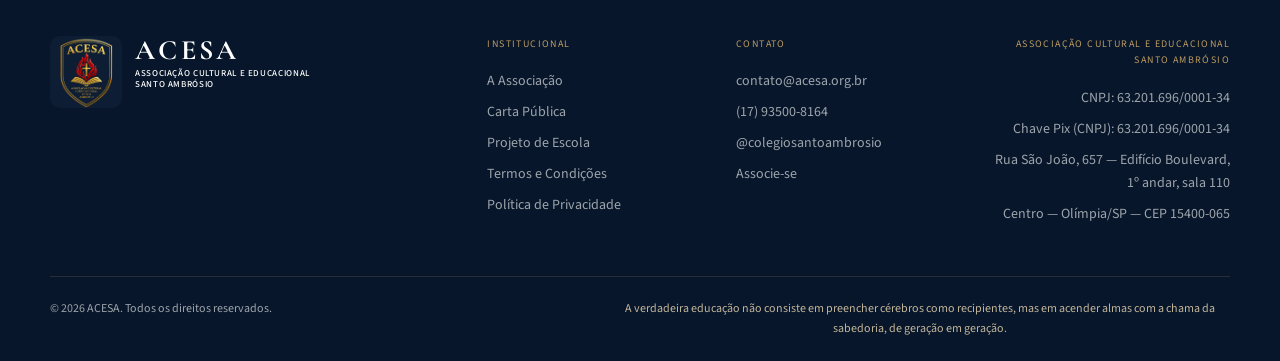
==== commit 14d30e15: "Atualiza marca institucional e chamada de apoio" ====
--- a/index.html
+++ b/index.html
@@ -16,7 +16,7 @@
   <header class="site-header" id="inicio">
     <div class="container nav-wrap">
       <a class="brand" href="#inicio" aria-label="ACESA, página inicial">
-        <img class="brand-mark" src="logo.png" alt="">
+        <img class="brand-mark" src="logo-com-fundo.png" alt="">
         <span><strong>ACESA</strong><small>Associação Cultural e Educacional<br>Santo Ambrósio</small></span>
       </a>
 
@@ -50,6 +50,7 @@
           <a class="text-link light" href="#associacao">Compreenda a nossa missão <span>↓</span></a>
         </div>
       </div>
+      <a class="hero-support-link" href="associe-se.html#apoio-pontual">Desejo apoiar com uma contribuição pontual <span>→</span></a>
       <p class="hero-side-note">Olímpia, São Paulo</p>
     </section>
 
@@ -171,7 +172,7 @@
   <footer class="site-footer">
     <div class="container footer-top">
       <a class="brand footer-brand" href="#inicio">
-        <img class="brand-mark" src="logo.png" alt="">
+        <img class="brand-mark" src="logo-com-fundo.png" alt="">
         <span><strong>ACESA</strong><small>Associação Cultural e Educacional<br>Santo Ambrósio</small></span>
       </a>
       <div><p>Institucional</p><a href="#associacao">A Associação</a><a href="carta.html">Carta Pública</a><a href="#projeto">Projeto de Escola</a><a href="termos-e-condicoes.html">Termos e Condições</a><a href="politica-de-privacidade.html">Política de Privacidade</a></div>
--- a/styles.css
+++ b/styles.css
@@ -26,7 +26,7 @@
 .site-header { position: relative; z-index: 20; height: 80px; border-bottom: 1px solid rgba(13,29,52,.12); background: rgba(247,244,237,.98); }
 .nav-wrap { height: 100%; display: flex; align-items: center; justify-content: space-between; gap: 16px; }
 .brand { min-width: 0; display: flex; align-items: center; gap: 9px; color: var(--navy); }
-.brand-mark { width: 50px; height: 58px; flex: 0 0 auto; object-fit: contain; }
+.brand-mark { width: 58px; height: 58px; flex: 0 0 auto; border-radius: 10px; object-fit: cover; }
 .brand strong { display: block; font: 700 23px/1 var(--serif); letter-spacing: .12em; }
 .brand small { display: block; margin-top: 4px; font: 500 7px/1.25 var(--sans); letter-spacing: .05em; text-transform: uppercase; }
 .menu-toggle { display: block; flex: 0 0 auto; padding: 10px 0 10px 10px; border: 0; background: transparent; }
@@ -54,6 +54,8 @@
 .hero-lead { color: #d7d8d7; font-size: 18px; line-height: 1.55; }
 .hero-quote { margin: 28px 0 0; padding-left: 18px; border-left: 1px solid var(--gold); color: #efe8d9; font: 500 24px/1.3 var(--serif); }
 .hero-actions { display: flex; align-items: flex-start; flex-direction: column; gap: 25px; margin-top: 36px; }
+.hero-support-link { position: relative; z-index: 3; width: fit-content; display: flex; align-items: center; gap: 14px; margin: 34px 16px 0 auto; padding-bottom: 6px; border-bottom: 1px solid var(--gold); color: #e6e5df; font-size: 15px; font-weight: 600; }
+.hero-support-link span { color: var(--gold); font-size: 19px; line-height: 1; }
 .button { min-height: 52px; width: 100%; display: inline-flex; justify-content: center; align-items: center; padding: 12px 20px; border: 1px solid transparent; cursor: pointer; font-size: 14px; font-weight: 600; letter-spacing: .03em; transition: background .2s, color .2s, transform .2s; }
 .button:active { transform: translateY(1px); }
 .button-gold { background: var(--gold); color: var(--navy-deep); }
@@ -168,7 +170,7 @@
 .site-footer { padding: 65px 0 22px; background: #07162a; color: #9da4ab; font-size: 14px; }
 .footer-top { display: grid; grid-template-columns: 1fr 1fr; gap: 42px 24px; padding-bottom: 50px; }
 .footer-brand { grid-column: 1 / -1; align-items: flex-start; color: white; }
-.footer-brand .brand-mark { width: 68px; height: 78px; }
+.footer-brand .brand-mark { width: 72px; height: 72px; }
 .footer-top > div { display: flex; flex-direction: column; gap: 8px; }
 .footer-top > div > p { margin-bottom: 10px; color: var(--gold); font-size: 10px; letter-spacing: .14em; text-transform: uppercase; }
 .footer-top span { display: block; }
@@ -225,7 +227,7 @@
 @media (min-width: 960px) {
   .site-header { height: 94px; }
   .brand { gap: 13px; }
-  .brand-mark { width: 65px; height: 74px; }
+  .brand-mark { width: 72px; height: 72px; }
   .brand strong { font-size: 28px; }
   .brand small { font-size: 9px; letter-spacing: .07em; }
   .menu-toggle { display: none; }
@@ -238,6 +240,7 @@
   h1 { font-size: clamp(76px, 6vw, 91px); }
   .hero-lead { max-width: 650px; font-size: 21px; }
   .hero-ornament { width: 390px; right: 5vw; }
+  .hero-support-link { position: absolute; top: 42px; right: 5vw; margin: 0; }
   .hero-side-note { display: block; position: absolute; right: 40px; bottom: 70px; margin: 0; color: var(--gold); font-size: 11px; letter-spacing: .25em; text-transform: uppercase; writing-mode: vertical-rl; }
   .section { padding: 120px 0; }
   .intro-grid { display: grid; grid-template-columns: 120px 1.4fr .85fr; gap: 55px; align-items: start; }
